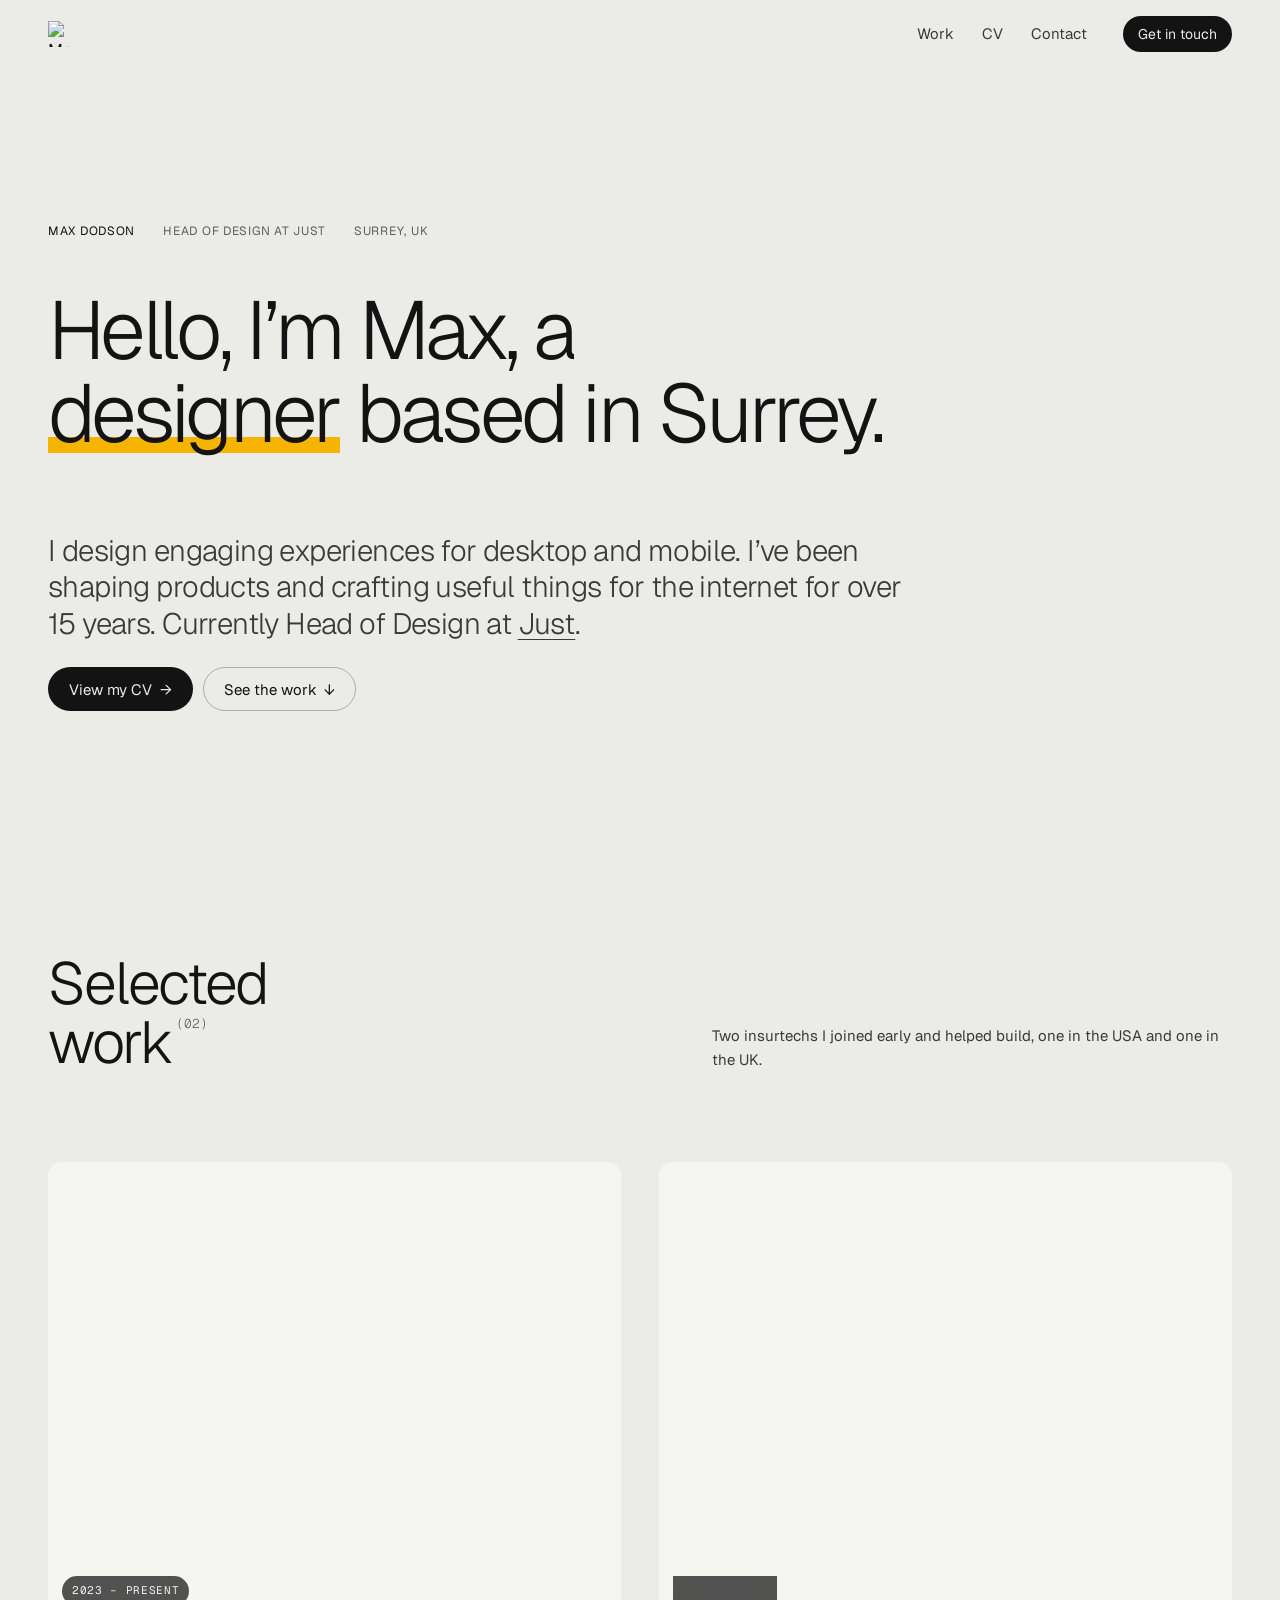
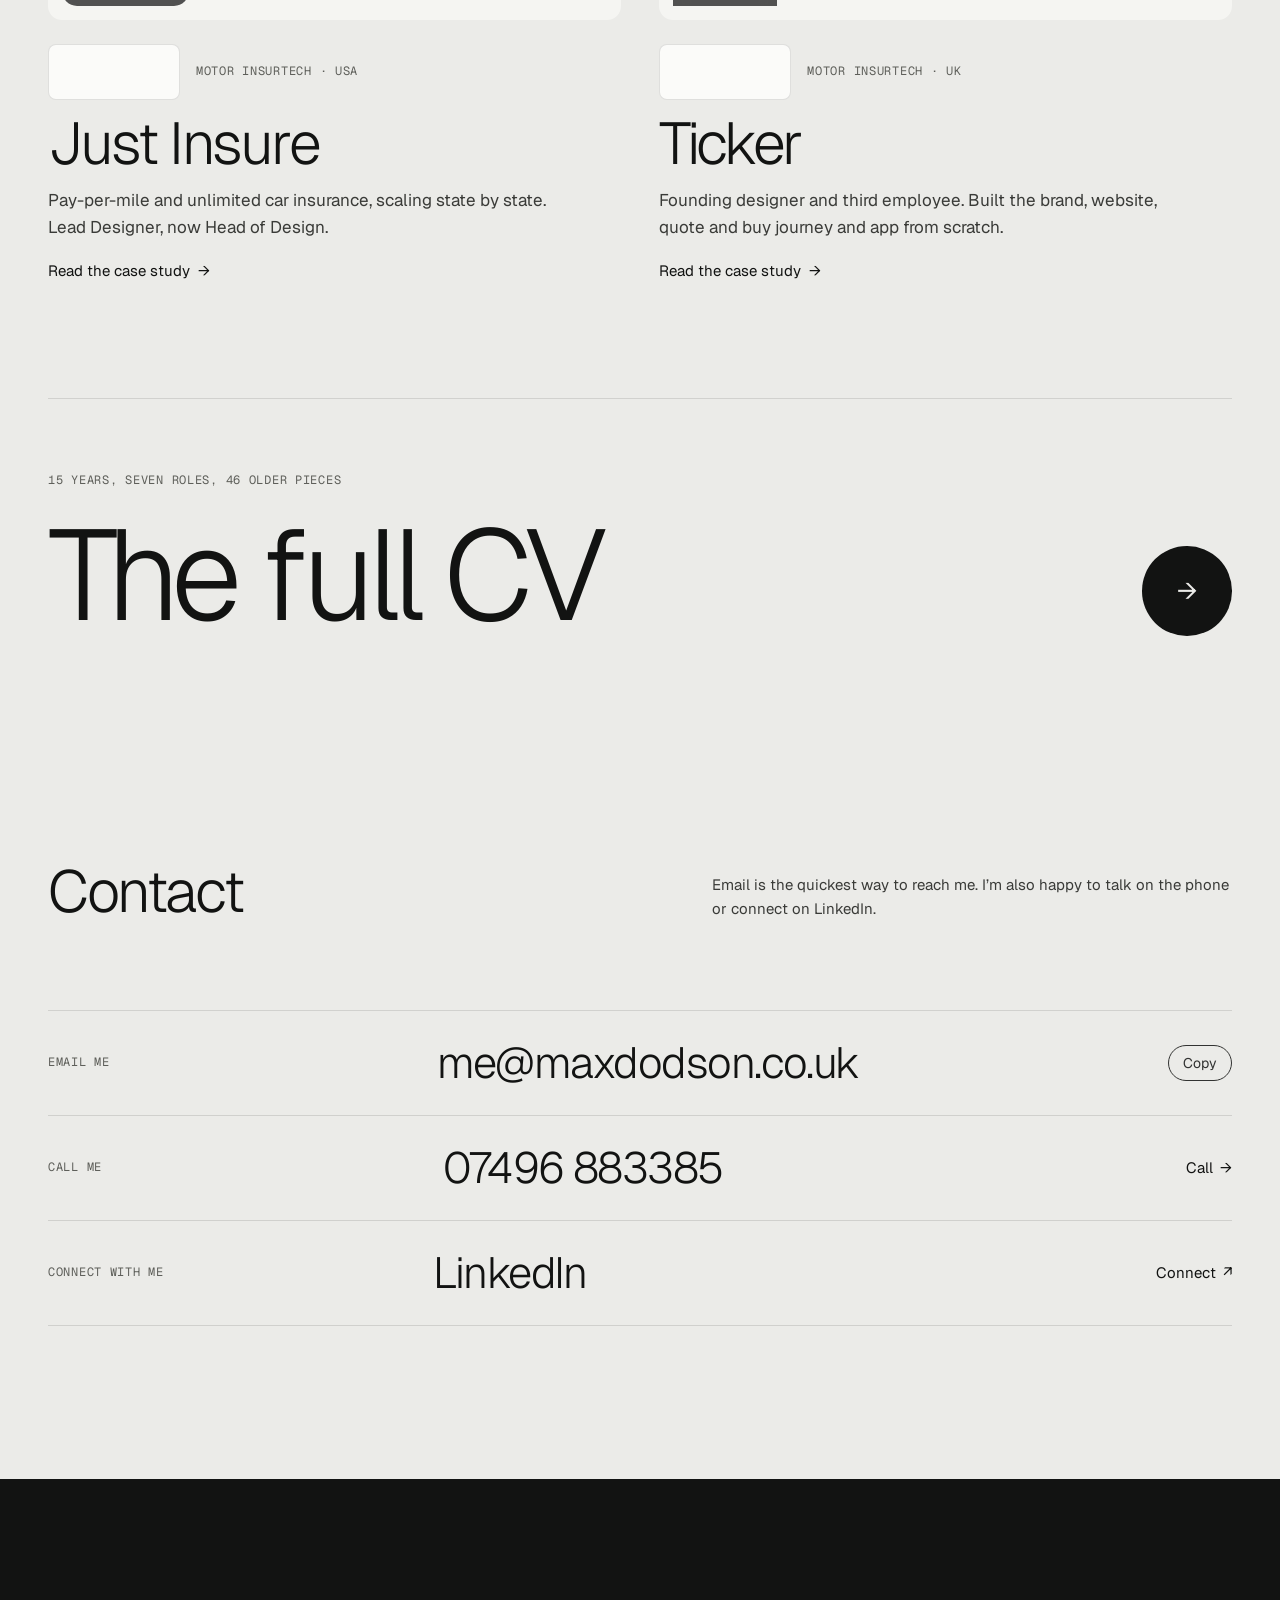
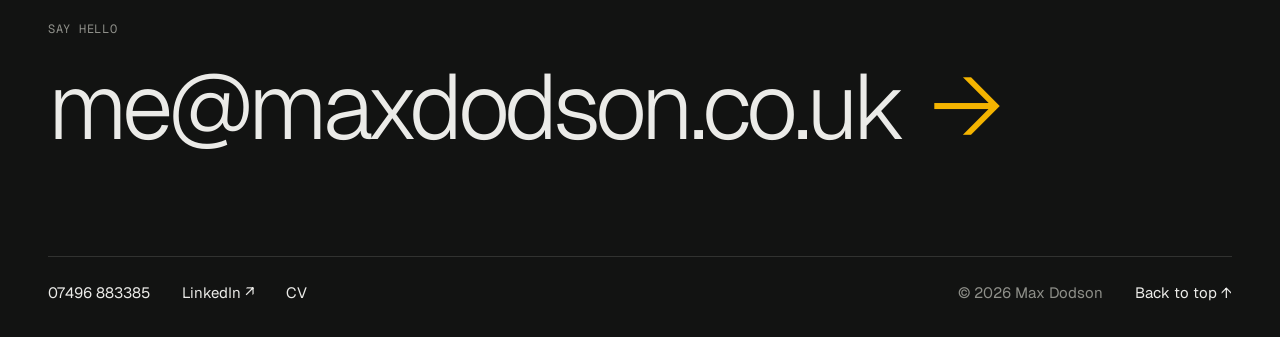
==== index.html @ 75be6410 "Add a new homepage and move the CV to /cv - New index.html homepage built from the live maxdodson.co" ====
<!doctype html>
<html lang="en-GB">
<head>
<meta charset="utf-8">
<meta name="viewport" content="width=device-width, initial-scale=1, viewport-fit=cover">
<title>Max Dodson — Designer in Surrey</title>
<meta name="description" content="Max Dodson is a designer based in Surrey with 15+ years shaping products for desktop and mobile. Currently Head of Design at Just Insure.">
<meta property="og:title" content="Max Dodson — Designer in Surrey">
<meta property="og:description" content="15+ years shaping products and crafting useful things for the internet. Currently Head of Design at Just Insure.">
<meta property="og:image" content="https://maxdodson.co.uk/wp-content/uploads/2025/08/pick-up.jpg">
<meta name="theme-color" content="#EBEBE8" media="(prefers-color-scheme: light)">
<meta name="theme-color" content="#10110F" media="(prefers-color-scheme: dark)">
<link rel="icon" href="https://maxdodson.co.uk/wp-content/uploads/2025/07/favicon_25-150x150.png">
<link rel="preconnect" href="https://fonts.googleapis.com">
<link rel="preconnect" href="https://fonts.gstatic.com" crossorigin>
<link rel="stylesheet" href="https://fonts.googleapis.com/css2?family=Geist:wght@300;400;500&family=Geist+Mono:wght@400;500&display=swap">
<link rel="stylesheet" href="assets/site.css">
</head>
<body>
<a class="skip" href="#main">Skip to content</a>

<header class="site-head" data-head>
  <div class="wrap head-inner">
    <a class="brand" href="#top" aria-label="Max Dodson, back to top">
      <img src="https://maxdodson.co.uk/wp-content/uploads/2021/11/max_black.png" alt="Max" width="43" height="26">
    </a>
    <nav class="head-nav" aria-label="Sections">
      <a href="#work">Work</a>
      <a href="cv/">CV</a>
      <a href="#contact">Contact</a>
    </nav>
    <a class="pill pill--ink pill--sm" href="#contact">Get in touch</a>
  </div>
</header>

<main id="main">

  <!-- Intro -->
  <section class="hero home-hero wrap" id="top">
    <p class="hero-meta fade-in" style="--d:.05s">
      <span>Max Dodson</span><span>Head of Design at Just</span><span>Surrey, UK</span>
    </p>
    <h1 class="hero-title" data-split>Hello, I’m Max, a <span class="hl">designer</span> based in Surrey.</h1>
    <div class="hero-foot fade-in" style="--d:.9s">
      <p class="hero-sub">I design engaging experiences for desktop and mobile. I’ve been shaping products and crafting useful things for the internet for over 15 years. Currently Head of Design at <a href="https://www.just.insure/" target="_blank" rel="noopener">Just</a>.</p>
      <div class="hero-actions">
        <a class="pill pill--ink" href="cv/">View my CV <span class="arrow" aria-hidden="true">→</span></a>
        <a class="pill pill--ghost" href="#work">See the work <span class="arrow" aria-hidden="true">↓</span></a>
      </div>
    </div>
  </section>

  <!-- Selected work -->
  <section class="section work-home wrap" id="work" aria-labelledby="work-title">
    <div class="sec-head">
      <h2 class="sec-title" id="work-title">Selected work<sup>(02)</sup></h2>
      <p class="sec-intro">Two insurtechs I joined early and helped build, one in the USA and one in the UK.</p>
    </div>

    <div class="cases">
      <a class="case" href="cv/just-case-study/" data-reveal>
        <span class="media" data-parallax>
          <img src="https://maxdodson.co.uk/wp-content/uploads/2025/08/pick-up.jpg" alt="" loading="lazy" width="1200" height="900">
          <span class="media-tag">2023 – present</span>
        </span>
        <span class="case-head">
          <span class="tl-logo"><img src="https://maxdodson.co.uk/wp-content/uploads/2023/10/Just-dark.png" alt="" width="231" height="93" loading="lazy"></span>
          <span class="label">Motor insurtech · USA</span>
        </span>
        <span class="case-title">Just Insure</span>
        <span class="case-sub">Pay-per-mile and unlimited car insurance, scaling state by state. Lead Designer, now Head of Design.</span>
        <span class="case-go">Read the case study <span class="arrow" aria-hidden="true">→</span></span>
      </a>

      <a class="case" href="cv/ticker-case-study/" data-reveal style="--rd:.12s">
        <span class="media" data-parallax>
          <img src="https://maxdodson.co.uk/wp-content/uploads/2022/06/holding-ticker-box.jpg" alt="" loading="lazy">
          <span class="media-tag">2018 – 2022</span>
        </span>
        <span class="case-head">
          <span class="tl-logo"><img src="https://maxdodson.co.uk/wp-content/uploads/2022/06/Small_ticker-300x83.png" alt="" width="300" height="83" loading="lazy"></span>
          <span class="label">Motor insurtech · UK</span>
        </span>
        <span class="case-title">Ticker</span>
        <span class="case-sub">Founding designer and third employee. Built the brand, website, quote and buy journey and app from scratch.</span>
        <span class="case-go">Read the case study <span class="arrow" aria-hidden="true">→</span></span>
      </a>
    </div>

    <a class="next next--cv" href="cv/">
      <span class="label">15 years, seven roles, 46 older pieces</span>
      <span class="next-title">The full CV</span>
      <span class="next-arrow" aria-hidden="true">→</span>
    </a>
  </section>

  <!-- Contact -->
  <section class="section wrap contact" id="contact" aria-labelledby="contact-title">
    <div class="sec-head">
      <h2 class="sec-title" id="contact-title">Contact</h2>
      <p class="sec-intro">Email is the quickest way to reach me. I’m also happy to talk on the phone or connect on LinkedIn.</p>
    </div>
    <ul class="contact-list" data-reveal>
      <li class="contact-row">
        <span class="label">Email me</span>
        <a class="contact-value" id="email-addr" href="mailto:me@maxdodson.co.uk">me@maxdodson.co.uk</a>
        <span class="contact-actions">
          <button class="copy-btn" type="button" data-copy="me@maxdodson.co.uk" data-copy-target="email-addr">Copy</button>
        </span>
      </li>
      <li class="contact-row">
        <span class="label">Call me</span>
        <a class="contact-value" href="tel:+447496883385">07496 883385</a>
        <span class="contact-actions"><span class="contact-go">Call <span aria-hidden="true">→</span></span></span>
      </li>
      <li class="contact-row">
        <span class="label">Connect with me</span>
        <a class="contact-value" href="https://www.linkedin.com/in/max-dodson-81049459/" target="_blank" rel="noopener">LinkedIn</a>
        <span class="contact-actions"><span class="contact-go">Connect <span aria-hidden="true">↗</span></span></span>
      </li>
    </ul>
  </section>

</main>

<footer class="site-foot" id="say-hello">
  <div class="wrap">
    <p class="label">Say hello</p>
    <a class="foot-mail" href="mailto:me@maxdodson.co.uk">me@maxdodson.co.uk <span class="arrow" aria-hidden="true">→</span></a>
    <div class="foot-row">
      <a href="tel:+447496883385">07496 883385</a>
      <a href="https://www.linkedin.com/in/max-dodson-81049459/" target="_blank" rel="noopener">LinkedIn ↗</a>
      <a href="cv/">CV</a>
      <span class="spacer">© <span data-year-now>2026</span> Max Dodson</span>
      <a href="#top">Back to top ↑</a>
    </div>
  </div>
</footer>

<script src="assets/site.js"></script>
</body>
</html>
---- assets/site.css ----
/* ==========================================================================
   Max Dodson — site
   Tokens · base · components · pages
   ========================================================================== */

:root {
  --ground: #EBEBE8;
  --surface: #F5F5F2;
  --plate: #FBFBF9;
  --ink: #121312;
  --ink-2: #3A3B38;
  --muted: #5E5F5A;
  --faint: #83847E;
  --line: rgba(18, 19, 18, 0.12);
  --line-strong: rgba(18, 19, 18, 0.28);
  --accent: #F4B400;
  --accent-ink: #121312;
  --foot-bg: #121312;
  --foot-ink: #EBEBE8;
  --foot-muted: #8E8F89;
  --shadow: 0 1px 2px rgba(18, 19, 18, .06), 0 12px 40px -12px rgba(18, 19, 18, .18);
  --logo-filter: none;
  --focus: #121312;

  --f-display: "Geist", "Helvetica Neue", Helvetica, Arial, sans-serif;
  --f-body: "Geist", "Helvetica Neue", Helvetica, Arial, sans-serif;
  --f-mono: "Geist Mono", ui-monospace, "SF Mono", Menlo, Consolas, monospace;

  --fs-hero: clamp(2.5rem, 6.4vw, 6.25rem);
  --fs-h2: clamp(2.25rem, 4.6vw, 4.25rem);
  --fs-h3: clamp(1.5rem, 2.2vw, 2rem);
  --fs-lead: clamp(1.375rem, 2.3vw, 2rem);
  --fs-body: 1.0625rem;
  --fs-small: 0.9375rem;
  --fs-label: 0.75rem;

  --gutter: clamp(16px, 4vw, 48px);
  --radius: 14px;
  --radius-sm: 8px;
  --ease-out: cubic-bezier(.16, 1, .3, 1);
  --ease-io: cubic-bezier(.65, 0, .35, 1);

  color-scheme: light;
}

@media (prefers-color-scheme: dark) {
  :root:not([data-theme="light"]) {
    --ground: #10110F;
    --surface: #181916;
    --plate: #ECECE7;
    --ink: #ECECE7;
    --ink-2: #C9CAC4;
    --muted: #93948E;
    --faint: #6E6F69;
    --line: rgba(236, 236, 231, 0.13);
    --line-strong: rgba(236, 236, 231, 0.3);
    --accent: #F6C23A;
    --accent-ink: #121312;
    --foot-bg: #1A1B18;
    --foot-ink: #ECECE7;
    --foot-muted: #8E8F89;
    --shadow: 0 1px 2px rgba(0, 0, 0, .3), 0 12px 40px -12px rgba(0, 0, 0, .6);
    --logo-filter: invert(1);
    --focus: #F6C23A;
    color-scheme: dark;
  }
}
:root[data-theme="dark"] {
  --ground: #10110F;
  --surface: #181916;
  --plate: #ECECE7;
  --ink: #ECECE7;
  --ink-2: #C9CAC4;
  --muted: #93948E;
  --faint: #6E6F69;
  --line: rgba(236, 236, 231, 0.13);
  --line-strong: rgba(236, 236, 231, 0.3);
  --accent: #F6C23A;
  --accent-ink: #121312;
  --foot-bg: #1A1B18;
  --foot-ink: #ECECE7;
  --foot-muted: #8E8F89;
  --shadow: 0 1px 2px rgba(0, 0, 0, .3), 0 12px 40px -12px rgba(0, 0, 0, .6);
  --logo-filter: invert(1);
  --focus: #F6C23A;
  color-scheme: dark;
}

/* ---------- Base ---------- */
*, *::before, *::after { box-sizing: border-box; }
html { -webkit-text-size-adjust: 100%; scroll-behavior: smooth; }
body {
  margin: 0;
  background: var(--ground);
  color: var(--ink);
  font-family: var(--f-body);
  font-size: var(--fs-body);
  line-height: 1.6;
  font-weight: 400;
  -webkit-font-smoothing: antialiased;
  text-rendering: optimizeLegibility;
  overflow-x: clip;
}
img, video { display: block; max-width: 100%; height: auto; }
a { color: inherit; }
p { margin: 0; }
h1, h2, h3, h4 { margin: 0; font-weight: 400; text-wrap: balance; }
ul, ol, dl, dd, figure { margin: 0; padding: 0; }
ul, ol { list-style: none; }
button { font: inherit; color: inherit; cursor: pointer; }
::selection { background: var(--accent); color: var(--accent-ink); }
:focus-visible { outline: 2px solid var(--focus); outline-offset: 3px; border-radius: 4px; }
/* Dark surfaces get a ring that shows against them */
.site-foot :focus-visible { outline-color: var(--accent); }
.lightbox :focus-visible { outline-color: #F2F2EE; }
.contact-row :focus-visible { outline-color: var(--ground); outline-offset: 6px; }

.wrap { width: 100%; max-width: 1360px; margin-inline: auto; padding-inline: var(--gutter); }
.section { padding-block: clamp(88px, 12vw, 168px); }
.mono, .label { font-family: var(--f-mono); }
.label {
  font-size: var(--fs-label);
  letter-spacing: .06em;
  text-transform: uppercase;
  color: var(--muted);
  font-weight: 400;
}
.sr-only {
  position: absolute; width: 1px; height: 1px; padding: 0; margin: -1px;
  overflow: hidden; clip: rect(0 0 0 0); white-space: nowrap; border: 0;
}
.skip {
  position: absolute; left: var(--gutter); top: -60px; z-index: 100;
  background: var(--ink); color: var(--ground); padding: 10px 16px; border-radius: 99px;
  text-decoration: none; font-size: var(--fs-small);
}
.skip:focus { top: calc(env(safe-area-inset-top, 0px) + 12px); }

/* ---------- Pills / buttons ---------- */
.pill {
  display: inline-flex; align-items: center; gap: .5em;
  min-height: 44px; padding: 0 20px;
  border-radius: 999px;
  font-size: var(--fs-small);
  line-height: 1;
  text-decoration: none;
  white-space: nowrap;
  border: 1px solid transparent;
  background: none;
  transition: background-color .3s var(--ease-out), color .3s var(--ease-out), border-color .3s var(--ease-out), transform .3s var(--ease-out);
}
.pill .arrow { display: inline-block; transition: transform .35s var(--ease-out); }
.pill:hover .arrow { transform: translateX(3px); }
.pill:hover .arrow--ne { transform: translate(2px, -2px); }
.pill--ink { background: var(--ink); color: var(--ground); }
.pill--ink:hover { background: var(--accent); color: var(--accent-ink); }
.pill--ghost { border-color: var(--line-strong); color: var(--ink); }
.pill--ghost:hover { border-color: var(--ink); }
.pill--sm { min-height: 36px; padding: 0 14px; font-size: .875rem; }

/* ---------- Header ---------- */
.site-head {
  position: fixed; inset: 0 0 auto 0; z-index: 50;
  padding-top: env(safe-area-inset-top, 0px);
  transition: transform .5s var(--ease-out), background-color .3s, border-color .3s;
  border-bottom: 1px solid transparent;
}
.site-head.is-scrolled {
  background: color-mix(in srgb, var(--ground) 82%, transparent);
  -webkit-backdrop-filter: saturate(1.4) blur(14px);
  backdrop-filter: saturate(1.4) blur(14px);
  border-bottom-color: var(--line);
}
.site-head.is-hidden { transform: translateY(-100%); }
.head-inner { display: flex; align-items: center; gap: 24px; height: 68px; }
.brand { display: inline-flex; align-items: center; text-decoration: none; margin-right: auto; }
.brand img { height: 26px; width: auto; filter: var(--logo-filter); }
.head-nav { display: flex; gap: 4px; }
.head-nav a {
  position: relative;
  padding: 10px 12px; font-size: var(--fs-small); text-decoration: none; color: var(--ink-2);
}
.head-nav a::after {
  content: ""; position: absolute; left: 12px; right: 12px; bottom: 6px; height: 1px;
  background: currentColor; transform: scaleX(0); transform-origin: right;
  transition: transform .4s var(--ease-out);
}
.head-nav a:hover { color: var(--ink); }
.head-nav a:hover::after, .head-nav a[aria-current="true"]::after { transform: scaleX(1); transform-origin: left; }
.head-back { font-size: var(--fs-small); color: var(--ink-2); text-decoration: none; display: inline-flex; gap: .5em; align-items: center; }
.head-back:hover { color: var(--ink); }
@media (max-width: 760px) {
  .head-nav { display: none; }
}

/* ---------- Word rise (page load) ---------- */
[data-split] .w { display: inline-block; overflow: clip; vertical-align: top; padding-bottom: .06em; margin-bottom: -.06em; }
[data-split] .w > span { display: inline-block; transform: translateY(108%); animation: rise 1s var(--ease-out) forwards; animation-delay: calc(var(--i) * 38ms + 120ms); }
@keyframes rise { to { transform: translateY(0); } }
.fade-in { animation: fadeIn 1s var(--ease-out) both; animation-delay: var(--d, .6s); }
@keyframes fadeIn { from { opacity: 0; transform: translateY(12px); } to { opacity: 1; transform: none; } }

/* ---------- Scroll reveal ---------- */
[data-reveal] { transition: opacity 1s var(--ease-out), transform 1s var(--ease-out); transition-delay: var(--rd, 0s); }
[data-reveal].is-pending { opacity: 0; transform: translateY(28px); }

/* ---------- Scroll-lit words ---------- */
[data-scrub] .sw { transition: color .35s linear; color: var(--faint); }
[data-scrub] .sw.is-lit { color: var(--ink); }

/* ---------- Odometer ---------- */
.odo { display: inline-flex; font-variant-numeric: tabular-nums; }
.odo-d { display: inline-block; height: 1.1em; line-height: 1.1; overflow: hidden; }
.odo-s { display: flex; flex-direction: column; transition: transform 2s var(--ease-out); transition-delay: var(--od, 0s); }
.odo-s > span { display: block; height: 1.1em; line-height: 1.1; text-align: center; }
.odo-c { display: inline-block; line-height: 1.1; }

/* ---------- Section head ---------- */
.sec-head {
  display: grid; grid-template-columns: minmax(0, 1fr) minmax(0, 2fr); gap: 24px 48px;
  align-items: end;
  margin-bottom: clamp(48px, 7vw, 96px);
}
.sec-title { font-family: var(--f-display); font-size: var(--fs-h2); font-weight: 300; letter-spacing: -.035em; line-height: 1; }
.sec-title sup { font-family: var(--f-mono); font-size: .8rem; letter-spacing: 0; color: var(--muted); vertical-align: top; margin-left: .35em; position: relative; top: .35em; }
.sec-intro { color: var(--ink-2); max-width: 52ch; justify-self: end; font-size: var(--fs-small); }
@media (max-width: 760px) {
  .sec-head { grid-template-columns: 1fr; }
  .sec-intro { justify-self: start; }
}

/* ==========================================================================
   CV page
   ========================================================================== */

/* ---------- Hero ---------- */
.hero { padding-top: calc(68px + clamp(56px, 12vw, 168px)); padding-bottom: clamp(48px, 7vw, 96px); }
.hero-meta { display: flex; flex-wrap: wrap; gap: 8px 28px; margin-bottom: clamp(28px, 4vw, 48px); }
.hero-meta span { font-size: var(--fs-label); letter-spacing: .06em; text-transform: uppercase; color: var(--muted); }
.hero-meta span:first-child { color: var(--ink); }
.hero-title {
  font-family: var(--f-display);
  font-size: var(--fs-hero);
  font-weight: 300;
  letter-spacing: -.045em;
  line-height: 1.02;
  max-width: 15.5em;
}
.hero-title .muted { color: var(--faint); }
.cs-title .muted { color: var(--muted); }
.hero-foot {
  display: flex; flex-wrap: wrap; justify-content: space-between; align-items: end; gap: 24px;
  margin-top: clamp(40px, 6vw, 80px);
}
.hero-sub { font-size: var(--fs-lead); font-weight: 300; letter-spacing: -.02em; line-height: 1.25; max-width: 22em; color: var(--ink-2); }
.scroll-cue { font-family: var(--f-mono); font-size: var(--fs-label); text-transform: uppercase; letter-spacing: .06em; text-decoration: none; color: var(--muted); display: inline-flex; gap: .6em; align-items: center; }
.scroll-cue span { display: inline-block; animation: bob 2.4s var(--ease-io) infinite; }
@keyframes bob { 50% { transform: translateY(4px); } }

/* ---------- Facts ---------- */
.facts-grid {
  display: grid; grid-template-columns: repeat(4, minmax(0, 1fr));
  border-top: 1px solid var(--line);
}
.fact { display: flex; flex-direction: column; gap: 10px; padding: 24px 24px 0 0; }
.fact + .fact { padding-left: 24px; border-left: 1px solid var(--line); }
.fact dd { order: -1; font-family: var(--f-display); font-weight: 300; font-size: clamp(2.5rem, 5vw, 4.5rem); letter-spacing: -.04em; line-height: 1.1; display: flex; align-items: baseline; }
.fact dd .unit { color: var(--muted); font-size: .6em; margin-left: .05em; }
.fact dt { font-size: var(--fs-small); color: var(--ink-2); max-width: 20ch; line-height: 1.4; }
@media (max-width: 900px) {
  .facts-grid { grid-template-columns: repeat(2, minmax(0, 1fr)); }
  .fact:nth-child(3) { padding-left: 0; border-left: 0; }
  .fact:nth-child(n+3) { border-top: 1px solid var(--line); margin-top: 24px; }
}

/* ---------- Brief ---------- */
.split { display: grid; grid-template-columns: minmax(0, 1fr) minmax(0, 2fr); gap: 24px 48px; }
.brief-body { display: grid; gap: 28px; }
.lead { font-family: var(--f-display); font-size: var(--fs-lead); font-weight: 300; letter-spacing: -.025em; line-height: 1.3; }
.brief-cols { columns: 2; column-gap: 40px; color: var(--ink-2); margin-top: 20px; }
.brief-cols p { max-width: 62ch; break-inside: avoid; margin-bottom: 28px; }
.brief-cols p:last-child { margin-bottom: 0; }
@media (max-width: 760px) {
  .split { grid-template-columns: 1fr; }
  .brief-cols { columns: 1; }
}

/* ---------- Contact ---------- */
.contact { padding-top: 0; }
.contact-list { border-top: 1px solid var(--line); }
.contact-row {
  position: relative; isolation: isolate;
  display: grid; grid-template-columns: minmax(0, 1fr) minmax(0, 2fr) auto; gap: 16px 48px; align-items: center;
  padding: clamp(18px, 2.4vw, 28px) 0;
  border-bottom: 1px solid var(--line);
  overflow: hidden;
}
.contact-row::before {
  content: ""; position: absolute; inset: 0 calc(var(--gutter) * -1); z-index: -1;
  background: var(--ink);
  transform: scaleY(0); transform-origin: bottom;
  transition: transform .55s var(--ease-out);
}
.contact-row:hover::before, .contact-row:focus-within::before { transform: scaleY(1); }
.contact-row:hover, .contact-row:focus-within { color: var(--ground); }
.contact-row:hover .label, .contact-row:focus-within .label { color: var(--faint); }
.contact-row .label { transition: color .3s; }
.contact-value {
  font-family: var(--f-display); font-weight: 300; font-size: clamp(1.5rem, 3.4vw, 3rem); letter-spacing: -.035em; line-height: 1.1;
  text-decoration: none; overflow-wrap: anywhere;
}
.contact-value::after { content: ""; position: absolute; inset: 0; z-index: 0; }
.contact-actions { position: relative; z-index: 1; display: flex; gap: 8px; align-items: center; font-size: var(--fs-small); }
.contact-go { display: inline-flex; gap: .5em; align-items: center; transition: transform .45s var(--ease-out); }
.contact-row:hover .contact-go { transform: translateX(-6px); }
.copy-btn {
  min-height: 36px; padding: 0 14px; border-radius: 999px; border: 1px solid currentColor; background: none;
  font-size: .875rem; opacity: .85;
}
.copy-btn:hover { opacity: 1; }
@media (max-width: 760px) {
  .contact-row { grid-template-columns: 1fr auto; }
  .contact-row .label { grid-column: 1 / -1; }
}

/* ---------- Ribbon (disciplines marquee) ---------- */
.ribbon { border-block: 1px solid var(--line); overflow: hidden; padding-block: 18px; }
.ribbon-track { display: flex; width: max-content; animation: marquee 48s linear infinite; }
.ribbon:hover .ribbon-track { animation-play-state: paused; }
.ribbon-set { display: flex; align-items: center; }
.ribbon-set span { font-family: var(--f-display); font-weight: 300; font-size: clamp(1.25rem, 2.2vw, 1.75rem); letter-spacing: -.02em; white-space: nowrap; padding-inline: 22px; }
.ribbon-set i { width: 7px; height: 7px; border-radius: 50%; background: var(--accent); flex: none; }
@keyframes marquee { to { transform: translateX(-50%); } }

/* ---------- Timeline ---------- */
.tl { display: grid; grid-template-columns: 220px minmax(0, 1fr); gap: 0 32px; }
.tl-side { position: relative; }
.tl-sticky { position: sticky; top: calc(env(safe-area-inset-top, 0px) + 120px); display: grid; gap: 10px; }
.tl-year { font-family: var(--f-display); font-weight: 300; font-size: clamp(3.5rem, 6vw, 5.5rem); letter-spacing: -.05em; line-height: 1.1; }
.tl-now { font-size: var(--fs-label); letter-spacing: .06em; text-transform: uppercase; color: var(--muted); transition: opacity .3s; }
.tl-now.is-swapping { opacity: 0; }
.tl-track { position: relative; padding-left: 56px; }
.tl-list { display: grid; gap: clamp(72px, 9vw, 128px); }
.tl-track::before, .tl-fill {
  content: ""; position: absolute; left: 11px; top: 8px; bottom: 0; width: 1px; background: var(--line-strong);
}
.tl-fill { background: var(--accent); width: 3px; left: 10px; transform-origin: top; transform: scaleY(var(--p, 0)); border-radius: 3px; }
.tl-item { position: relative; }
.tl-node {
  position: absolute; left: -56px; top: 4px;
  width: 23px; height: 23px; border-radius: 50%;
  background: var(--ground); border: 1px solid var(--line-strong);
  display: grid; place-items: center;
  transition: border-color .4s;
}
.tl-node::after { content: ""; width: 9px; height: 9px; border-radius: 50%; background: var(--line-strong); transition: background-color .4s, transform .5s var(--ease-out); }
.tl-item.is-passed .tl-node { border-color: var(--accent); }
.tl-item.is-passed .tl-node::after { background: var(--accent); transform: scale(1.25); }

.tl-item--feature { display: grid; grid-template-columns: minmax(0, 1.05fr) minmax(0, 1fr); gap: 32px clamp(32px, 4vw, 64px); align-items: start; }
.tl-text { display: grid; gap: 14px; align-content: start; }
.tl-logo {
  width: 132px; height: 56px; border-radius: var(--radius-sm); background: var(--plate);
  display: grid; place-items: center; padding: 10px 16px; margin-bottom: 6px;
  border: 1px solid var(--line);
}
.tl-logo img { max-height: 32px; width: auto; max-width: 100%; object-fit: contain; }
.tl-date { font-family: var(--f-mono); font-size: .8125rem; color: var(--muted); letter-spacing: .02em; }
.tl-date b { font-weight: 400; color: var(--ink); }
.tl-badge {
  display: inline-block; margin-left: 6px; padding: 3px 9px; border-radius: 999px;
  background: var(--accent); color: var(--accent-ink);
  font-size: .6875rem; letter-spacing: .06em; text-transform: uppercase; vertical-align: 1px;
}
.tl-role { font-family: var(--f-display); font-size: var(--fs-h3); font-weight: 400; letter-spacing: -.025em; line-height: 1.15; }
.tl-role .tl-co { color: var(--muted); font-weight: 300; }
.tl-kind { font-size: var(--fs-small); color: var(--ink-2); }
.tl-desc { color: var(--ink-2); max-width: 62ch; display: grid; gap: 14px; }
.tl-more summary {
  cursor: pointer; list-style: none; font-size: var(--fs-small); color: var(--ink); display: inline-flex; gap: .5em; align-items: center;
  padding-block: 8px;
}
.tl-more summary::-webkit-details-marker { display: none; }
.tl-more summary::after { content: "+"; font-family: var(--f-mono); transition: transform .3s var(--ease-out); }
.tl-more[open] summary::after { transform: rotate(45deg); }
.tl-more summary .less { display: none; }
.tl-more[open] summary .more { display: none; }
.tl-more[open] summary .less { display: inline; }
.tl-more > div { display: grid; gap: 14px; padding-top: 8px; }
.tl-award {
  display: inline-flex; align-items: center; gap: 10px; justify-self: start;
  font-size: .875rem; text-decoration: none; color: var(--ink-2);
  padding: 8px 14px 8px 8px; border-radius: 999px; background: var(--surface); border: 1px solid var(--line);
}
.tl-award b { font-family: var(--f-mono); font-weight: 500; font-size: .6875rem; letter-spacing: .06em; background: var(--ink); color: var(--ground); padding: 4px 8px; border-radius: 999px; }
.tl-award:hover { border-color: var(--line-strong); color: var(--ink); }
.tl-actions { display: flex; flex-wrap: wrap; gap: 10px; margin-top: 10px; }

.media {
  position: relative; overflow: hidden; border-radius: var(--radius); background: var(--surface);
  aspect-ratio: 4 / 3.2; max-width: 100%;
}
.media > img, .media > video { width: 100%; height: 100%; object-fit: cover; transform: translateY(var(--py, 0)) scale(1.1); will-change: transform; }
.media--wide { grid-column: 1 / -1; aspect-ratio: 2.6 / 1; }
.media--wide > img { object-fit: cover; object-position: left center; transform: none; }
.media-tag {
  position: absolute; left: 14px; bottom: 14px; z-index: 1;
  font-family: var(--f-mono); font-size: .6875rem; letter-spacing: .06em; text-transform: uppercase;
  background: rgba(18, 19, 18, .72); color: #F2F2EE; padding: 6px 10px; border-radius: 999px;
  -webkit-backdrop-filter: blur(8px); backdrop-filter: blur(8px);
}
a.media { display: block; }
a.media:hover > img { transform: translateY(var(--py, 0)) scale(1.14); }
a.media > img { transition: transform 1.2s var(--ease-out); }

@media (max-width: 1000px) {
  .tl { grid-template-columns: 1fr; }
  .tl-side { display: none; }
  .tl-item--feature { grid-template-columns: 1fr; }
  .media--wide { aspect-ratio: 16 / 9; }
}
@media (max-width: 560px) {
  .tl-track { padding-left: 40px; }
  .tl-node { left: -40px; }
}

/* ---------- Tools ---------- */
.tools-grid { display: grid; grid-template-columns: minmax(0, 1fr) minmax(0, 1fr); gap: 56px clamp(40px, 6vw, 96px); }
.tools-grid > div { display: grid; gap: 20px; align-content: start; }
.tool-list { border-top: 1px solid var(--line); }
.tool-list li {
  display: flex; justify-content: space-between; align-items: baseline; gap: 16px;
  padding-block: 14px; border-bottom: 1px solid var(--line);
  font-family: var(--f-display); font-weight: 300; font-size: clamp(1.5rem, 2.6vw, 2.25rem); letter-spacing: -.03em; line-height: 1.15;
  transition: padding .45s var(--ease-out), color .3s;
}
.tool-list li:hover { padding-left: 12px; }
.tool-list li small { font-family: var(--f-mono); font-size: .75rem; letter-spacing: .02em; color: var(--muted); font-weight: 400; }
.kv { border-top: 1px solid var(--line); }
.kv > div { display: grid; grid-template-columns: minmax(0, .8fr) 24px minmax(0, 1.4fr); gap: 12px; padding-block: 18px; border-bottom: 1px solid var(--line); align-items: baseline; }
.kv dt { font-family: var(--f-display); font-size: 1.25rem; letter-spacing: -.02em; }
.kv .corner { color: var(--faint); font-family: var(--f-mono); }
.kv dd { color: var(--ink-2); font-size: var(--fs-small); }
@media (max-width: 760px) {
  .tools-grid { grid-template-columns: 1fr; }
}

/* ---------- Gallery ---------- */
.filters { display: flex; flex-wrap: wrap; gap: 8px; margin-bottom: 32px; }
.chip {
  min-height: 40px; padding: 0 16px; border-radius: 999px; border: 1px solid var(--line-strong); background: none;
  font-size: .875rem; display: inline-flex; align-items: center; gap: 8px;
  transition: background-color .3s, color .3s, border-color .3s;
}
.chip sup { font-family: var(--f-mono); font-size: .6875rem; color: var(--muted); top: 0; }
.chip:hover { border-color: var(--ink); }
.chip[aria-pressed="true"] { background: var(--ink); color: var(--ground); border-color: var(--ink); }
.chip[aria-pressed="true"] sup { color: var(--faint); }
.grid { display: grid; grid-template-columns: repeat(4, minmax(0, 1fr)); gap: 14px; }
@media (max-width: 1000px) { .grid { grid-template-columns: repeat(3, minmax(0, 1fr)); } }
@media (max-width: 640px) { .grid { grid-template-columns: repeat(2, minmax(0, 1fr)); gap: 10px; } }
.tile {
  position: relative; display: block; width: 100%; padding: 0; border: 0; background: var(--surface);
  border-radius: var(--radius-sm); overflow: hidden; aspect-ratio: 400 / 284; text-align: left;
}
.tile img { width: 100%; height: 100%; object-fit: cover; transition: transform .9s var(--ease-out), filter .5s; }
.tile:hover img { transform: scale(1.06); }
.tile-cap {
  position: absolute; inset: auto 0 0 0; padding: 28px 12px 10px;
  background: linear-gradient(to top, rgba(18, 19, 18, .75), transparent);
  color: #F2F2EE; font-size: .8125rem; line-height: 1.3;
  transform: translateY(100%); transition: transform .5s var(--ease-out);
}
.tile-cap small { display: block; font-family: var(--f-mono); font-size: .6875rem; letter-spacing: .05em; text-transform: uppercase; opacity: .75; }
.tile:hover .tile-cap, .tile:focus-visible .tile-cap { transform: none; }
.tile.is-entering { animation: tileIn .7s var(--ease-out) both; animation-delay: var(--td, 0s); }
@keyframes tileIn { from { opacity: 0; transform: translateY(16px) scale(.98); } }
.grid-more { display: flex; justify-content: center; margin-top: 36px; }
@media (hover: none) {
  .tile-cap { display: none; }
}

/* ---------- Lightbox ---------- */
.lightbox {
  width: 100%; height: 100%; max-width: none; max-height: none; margin: 0; padding: 0; border: 0;
  background: rgba(10, 10, 9, .94); color: #F2F2EE;
}
.lightbox[open] { display: grid; grid-template-rows: auto minmax(0, 1fr) auto; animation: lbIn .4s var(--ease-out); }
.lightbox::backdrop { background: transparent; }
@keyframes lbIn { from { opacity: 0; } }
.lb-bar { display: flex; justify-content: space-between; align-items: center; gap: 16px; padding: calc(env(safe-area-inset-top, 0px) + 14px) var(--gutter) 14px; }
.lb-count { font-family: var(--f-mono); font-size: .8125rem; letter-spacing: .04em; opacity: .7; }
.lb-stage { display: grid; place-items: center; padding: 8px var(--gutter); min-height: 0; }
.lb-stage img { max-width: 100%; max-height: 100%; object-fit: contain; border-radius: 6px; animation: lbImg .5s var(--ease-out); }
@keyframes lbImg { from { opacity: 0; transform: scale(.98); } }
.lb-foot { display: flex; justify-content: space-between; align-items: center; gap: 16px; padding: 14px var(--gutter) calc(env(safe-area-inset-bottom, 0px) + 18px); }
.lb-cap { font-size: var(--fs-small); }
.lb-cap small { display: block; font-family: var(--f-mono); font-size: .6875rem; letter-spacing: .05em; text-transform: uppercase; opacity: .6; }
.lb-btn { min-width: 44px; min-height: 44px; border-radius: 999px; border: 1px solid rgba(242, 242, 238, .3); background: none; color: inherit; padding: 0 16px; font-size: .875rem; }
.lb-btn:hover { border-color: #F2F2EE; }
.lb-nav { display: flex; gap: 8px; }

/* ---------- Film ---------- */
.film-grid { display: grid; grid-template-columns: repeat(2, minmax(0, 1fr)); gap: 20px; }
.film-grid .film--lead { grid-column: 1 / -1; }
.film { display: grid; gap: 14px; }
.film-frame {
  position: relative; overflow: hidden; border-radius: var(--radius); background: #0d0d0c; aspect-ratio: 16 / 9; max-width: 100%;
}
.film-frame video, .film-frame img, .film-frame iframe { position: absolute; inset: 0; width: 100%; height: 100%; object-fit: cover; border: 0; }
.film-frame img { transition: transform 1.2s var(--ease-out), opacity .4s; }
.film-play {
  position: absolute; inset: 0; z-index: 2; width: 100%; border: 0; padding: 0; background: transparent;
  display: grid; place-items: center; color: #121312;
}
.film-play span {
  display: inline-flex; align-items: center; gap: 10px;
  min-height: 52px; padding: 0 22px 0 18px; border-radius: 999px;
  background: rgba(245, 245, 242, .92); font-size: .9375rem;
  -webkit-backdrop-filter: blur(10px); backdrop-filter: blur(10px);
  transition: transform .5s var(--ease-out), background-color .3s;
}
.film-play svg { width: 14px; height: 14px; }
.film-play:hover span { transform: scale(1.06); background: var(--accent); }
.film-frame:hover img { transform: scale(1.04); }
.film-cap { display: flex; justify-content: space-between; gap: 16px; align-items: baseline; }
.film-cap h3 { font-family: var(--f-display); font-size: 1.25rem; letter-spacing: -.02em; font-weight: 400; }
.film-cap p { font-family: var(--f-mono); font-size: .75rem; color: var(--muted); letter-spacing: .03em; white-space: nowrap; }
@media (max-width: 760px) {
  .film-grid { grid-template-columns: 1fr; }
  .film-cap { flex-direction: column; gap: 4px; }
}

/* ---------- Footer ---------- */
.site-foot { background: var(--foot-bg); color: var(--foot-ink); padding-block: clamp(80px, 11vw, 150px) calc(env(safe-area-inset-bottom, 0px) + 32px); }
.site-foot .label { color: var(--foot-muted); }
.foot-mail {
  display: inline-flex; align-items: center; gap: .3em; flex-wrap: wrap;
  margin-top: 20px;
  font-family: var(--f-display); font-weight: 300; font-size: clamp(2.1rem, 7.2vw, 7rem); letter-spacing: -.05em; line-height: 1.02;
  text-decoration: none; overflow-wrap: anywhere;
  background: linear-gradient(currentColor, currentColor) no-repeat 0 100% / 0 2px;
  transition: background-size .7s var(--ease-out);
}
.foot-mail:hover { background-size: 100% 2px; }
.foot-mail .arrow { display: inline-block; color: var(--accent); transition: transform .6s var(--ease-out); }
.foot-mail:hover .arrow { transform: translateX(.12em) rotate(-45deg); }
.foot-row {
  display: flex; flex-wrap: wrap; gap: 12px 32px; align-items: center;
  margin-top: clamp(56px, 8vw, 112px); padding-top: 24px; border-top: 1px solid rgba(236, 236, 231, .14);
  font-size: var(--fs-small); color: var(--foot-muted);
}
.foot-row a { text-decoration: none; color: var(--foot-ink); }
.foot-row a:hover { text-decoration: underline; text-underline-offset: 4px; }
.foot-row .spacer { margin-left: auto; }
@media (max-width: 560px) { .foot-row .spacer { margin-left: 0; } }

/* ==========================================================================
   Case study pages
   ========================================================================== */
.cs-hero { padding-top: calc(68px + clamp(48px, 9vw, 128px)); padding-bottom: clamp(40px, 6vw, 72px); }
.cs-eyebrow { display: flex; align-items: center; gap: 16px; flex-wrap: wrap; margin-bottom: clamp(28px, 4vw, 44px); }
.cs-eyebrow .tl-logo { margin: 0; }
.cs-title {
  font-family: var(--f-display); font-size: clamp(2rem, 4.4vw, 4.25rem); font-weight: 300; letter-spacing: -.04em; line-height: 1.08;
  max-width: 21em;
}
.chips { display: flex; flex-wrap: wrap; gap: 8px; margin-top: clamp(28px, 4vw, 44px); }
.chips li { font-size: .8125rem; padding: 7px 13px; border-radius: 999px; border: 1px solid var(--line-strong); color: var(--ink-2); }

.cs-meta { display: grid; grid-template-columns: minmax(0, 1fr) minmax(0, 1fr); gap: 0 clamp(32px, 5vw, 80px); border-top: 1px solid var(--line); }
.cs-meta > div { display: grid; grid-template-columns: 110px 20px minmax(0, 1fr); gap: 8px; padding-block: 16px; border-bottom: 1px solid var(--line); align-items: baseline; }
.cs-meta dt { font-family: var(--f-mono); font-size: var(--fs-label); letter-spacing: .06em; text-transform: uppercase; color: var(--muted); }
.cs-meta .corner { color: var(--faint); font-family: var(--f-mono); font-size: .8rem; }
.cs-meta dd { font-size: var(--fs-small); }
.cs-meta dd a { text-underline-offset: 4px; }
@media (max-width: 760px) { .cs-meta { grid-template-columns: 1fr; } }

.cs-cover { margin-top: clamp(40px, 6vw, 80px); aspect-ratio: 16 / 8; }
@media (max-width: 760px) { .cs-cover { aspect-ratio: 4 / 3; } }

.stats { display: grid; grid-template-columns: repeat(3, minmax(0, 1fr)); border-top: 1px solid var(--line); }
.stat { padding: 28px 28px 0 0; display: flex; flex-direction: column; gap: 12px; }
.stat + .stat { padding-left: 28px; border-left: 1px solid var(--line); }
.stat-num { font-family: var(--f-display); font-weight: 300; font-size: clamp(3rem, 7vw, 6.5rem); letter-spacing: -.05em; line-height: 1.1; display: flex; align-items: baseline; }
.stat-num .unit { font-size: .5em; color: var(--muted); margin-left: .06em; }
.stat p { color: var(--ink-2); font-size: var(--fs-small); max-width: 26ch; }
@media (max-width: 760px) {
  .stats { grid-template-columns: 1fr; }
  .stat + .stat { padding-left: 0; border-left: 0; border-top: 1px solid var(--line); margin-top: 28px; }
}

.bullets { border-top: 1px solid var(--line); counter-reset: none; }
.bullets li { padding-block: 18px; border-bottom: 1px solid var(--line); color: var(--ink-2); display: grid; grid-template-columns: 28px minmax(0, 1fr); gap: 8px; max-width: 72ch; }
.bullets li::before { content: "↳"; color: var(--faint); font-family: var(--f-mono); }

.block-head { display: flex; justify-content: space-between; align-items: end; gap: 24px; flex-wrap: wrap; margin-bottom: 32px; }
.block-title { font-family: var(--f-display); font-size: clamp(1.75rem, 3.2vw, 2.75rem); font-weight: 300; letter-spacing: -.035em; line-height: 1.05; }
.block-title sup { font-family: var(--f-mono); font-size: .75rem; color: var(--muted); letter-spacing: 0; margin-left: .4em; }
.block-sub { color: var(--ink-2); max-width: 52ch; font-size: var(--fs-small); margin-top: 12px; }

/* Horizontal phone scroller */
.scroller { position: relative; }
.scroller-track {
  display: flex; gap: clamp(14px, 2vw, 28px);
  overflow-x: auto; overscroll-behavior-x: contain;
  scroll-snap-type: x mandatory; scroll-padding-inline: var(--gutter);
  padding-inline: var(--gutter); padding-bottom: 8px;
  scrollbar-width: none; cursor: grab;
}
.scroller-track::-webkit-scrollbar { display: none; }
.scroller-track.is-dragging { cursor: grabbing; scroll-snap-type: none; }
.scroller-track.is-dragging * { pointer-events: none; }
.screen { flex: none; scroll-snap-align: start; display: grid; gap: 12px; }
.screen img { height: clamp(380px, 62vh, 640px); width: auto; aspect-ratio: 856 / 1731; object-fit: contain; -webkit-user-drag: none; user-select: none; transition: transform .8s var(--ease-out); }
.screen:hover img { transform: translateY(-8px); }
.screen figcaption { font-family: var(--f-mono); font-size: .75rem; letter-spacing: .04em; color: var(--muted); display: flex; gap: 10px; }
.screen figcaption b { color: var(--ink); font-weight: 400; }
.scroller-ui { display: flex; align-items: center; gap: 16px; margin-top: 24px; }
.scroller-bar { flex: 1; height: 2px; background: var(--line); border-radius: 2px; overflow: hidden; }
.scroller-bar span { display: block; height: 100%; background: var(--ink); transform-origin: left; transform: scaleX(var(--sp, .1)); transition: transform .2s linear; }
.scroller-btns { display: flex; gap: 8px; }
.round-btn { width: 44px; height: 44px; border-radius: 50%; border: 1px solid var(--line-strong); background: none; display: grid; place-items: center; transition: background-color .3s, color .3s, border-color .3s; }
.round-btn:hover { background: var(--ink); color: var(--ground); border-color: var(--ink); }
.round-btn:disabled { opacity: .35; pointer-events: none; }

/* Web / image mosaic */
.mosaic { display: grid; grid-template-columns: repeat(6, minmax(0, 1fr)); gap: clamp(12px, 1.6vw, 20px); }
.mosaic figure { display: grid; gap: 10px; }
.mosaic .m-frame { border-radius: var(--radius); overflow: hidden; background: var(--surface); border: 1px solid var(--line); }
.mosaic .m-frame img { width: 100%; height: 100%; object-fit: cover; object-position: top; transition: transform 1.2s var(--ease-out); }
.mosaic figure:hover .m-frame img { transform: scale(1.03); }
.mosaic figcaption { font-family: var(--f-mono); font-size: .75rem; letter-spacing: .04em; color: var(--muted); }
.m-6 { grid-column: span 6; } .m-4 { grid-column: span 4; } .m-3 { grid-column: span 3; } .m-2 { grid-column: span 2; }
.m-frame.r-desk { aspect-ratio: 16 / 10; }
.m-frame.r-wide { aspect-ratio: 21 / 9; }
.m-frame.r-phone { aspect-ratio: 856 / 1731; background: transparent; border: 0; }
.m-frame.r-phone img { object-fit: contain; }
.m-frame.r-photo { aspect-ratio: 4 / 3; }
@media (max-width: 900px) {
  .m-4, .m-3 { grid-column: span 6; }
  .m-2 { grid-column: span 2; }
}
@media (max-width: 560px) {
  .m-2 { grid-column: span 3; }
}

/* Vertical ad films */
.reels { display: grid; grid-template-columns: minmax(0, 1fr) minmax(0, 1fr) minmax(0, 3.16fr); gap: clamp(12px, 2vw, 24px); align-items: start; }
.reel .film-frame { aspect-ratio: 9 / 16; }
.reel--wide .film-frame { aspect-ratio: 16 / 9; }
@media (max-width: 1000px) {
  .reels { grid-template-columns: repeat(2, minmax(0, 1fr)); }
  .reels .reel--wide { grid-column: 1 / -1; }
}

/* Next project */
.next {
  display: grid; grid-template-columns: minmax(0, 1fr) auto; align-items: end; gap: 24px;
  padding-block: clamp(40px, 6vw, 72px);
  border-top: 1px solid var(--line);
  text-decoration: none;
}
.next .label { grid-column: 1 / -1; }
.next-title { font-family: var(--f-display); font-weight: 300; font-size: clamp(3rem, 10vw, 9.5rem); letter-spacing: -.055em; line-height: .95; transition: transform .8s var(--ease-out); }
.next-arrow { width: clamp(56px, 7vw, 96px); height: clamp(56px, 7vw, 96px); border-radius: 50%; background: var(--ink); color: var(--ground); display: grid; place-items: center; font-size: clamp(1.25rem, 2vw, 1.75rem); transition: background-color .4s, color .4s, transform .8s var(--ease-out); }
.next:hover .next-title { transform: translateX(16px); }
.next:hover .next-arrow { background: var(--accent); color: var(--accent-ink); transform: rotate(-45deg); }

/* ==========================================================================
   Homepage
   ========================================================================== */
.home-hero .hero-title { max-width: 12.5em; }
/* Highlighter swipe under "designer", drawn once the words have risen */
.hl {
  background: linear-gradient(var(--accent), var(--accent)) no-repeat 0 86% / 0 .2em;
  animation: swipe 1s var(--ease-out) .85s forwards;
}
@keyframes swipe { to { background-size: 100% .2em; } }
.home-hero .hero-sub { max-width: 30em; }
.hero-sub a { text-decoration-thickness: 1px; text-underline-offset: .18em; }
.hero-sub a:hover { text-decoration-color: var(--accent); }
.hero-actions { display: flex; flex-wrap: wrap; gap: 10px; }

.cases { display: grid; grid-template-columns: repeat(2, minmax(0, 1fr)); gap: 56px clamp(24px, 3vw, 40px); }
.case { display: grid; gap: 14px; align-content: start; text-decoration: none; }
.case .media { display: block; margin-bottom: 10px; }
.case .media > img { transition: transform 1.2s var(--ease-out); }
.case:hover .media > img { transform: translateY(var(--py, 0)) scale(1.14); }
.case-head { display: flex; align-items: center; gap: 16px; flex-wrap: wrap; }
.case-head .tl-logo { margin: 0; }
.case-title { font-family: var(--f-display); font-size: var(--fs-h2); font-weight: 300; letter-spacing: -.045em; line-height: 1; }
.case-sub { color: var(--ink-2); max-width: 46ch; }
.case-go { display: inline-flex; gap: .5em; align-items: center; font-size: var(--fs-small); margin-top: 4px; }
.case-go .arrow { display: inline-block; transition: transform .35s var(--ease-out); }
.case:hover .case-go .arrow { transform: translateX(4px); }
.next--cv { margin-top: clamp(72px, 9vw, 128px); }
@media (max-width: 760px) {
  .cases { grid-template-columns: 1fr; }
}

/* ---------- Reduced motion ---------- */
@media (prefers-reduced-motion: reduce) {
  html { scroll-behavior: auto; }
  *, *::before, *::after { animation-duration: .001ms !important; animation-delay: 0s !important; animation-iteration-count: 1 !important; transition-duration: .001ms !important; transition-delay: 0s !important; }
  .ribbon-track { animation: none; }
  [data-reveal].is-pending { opacity: 1; transform: none; }
  .media > img, .media > video { transform: none; }
  .hl { background-size: 100% .2em; }
}
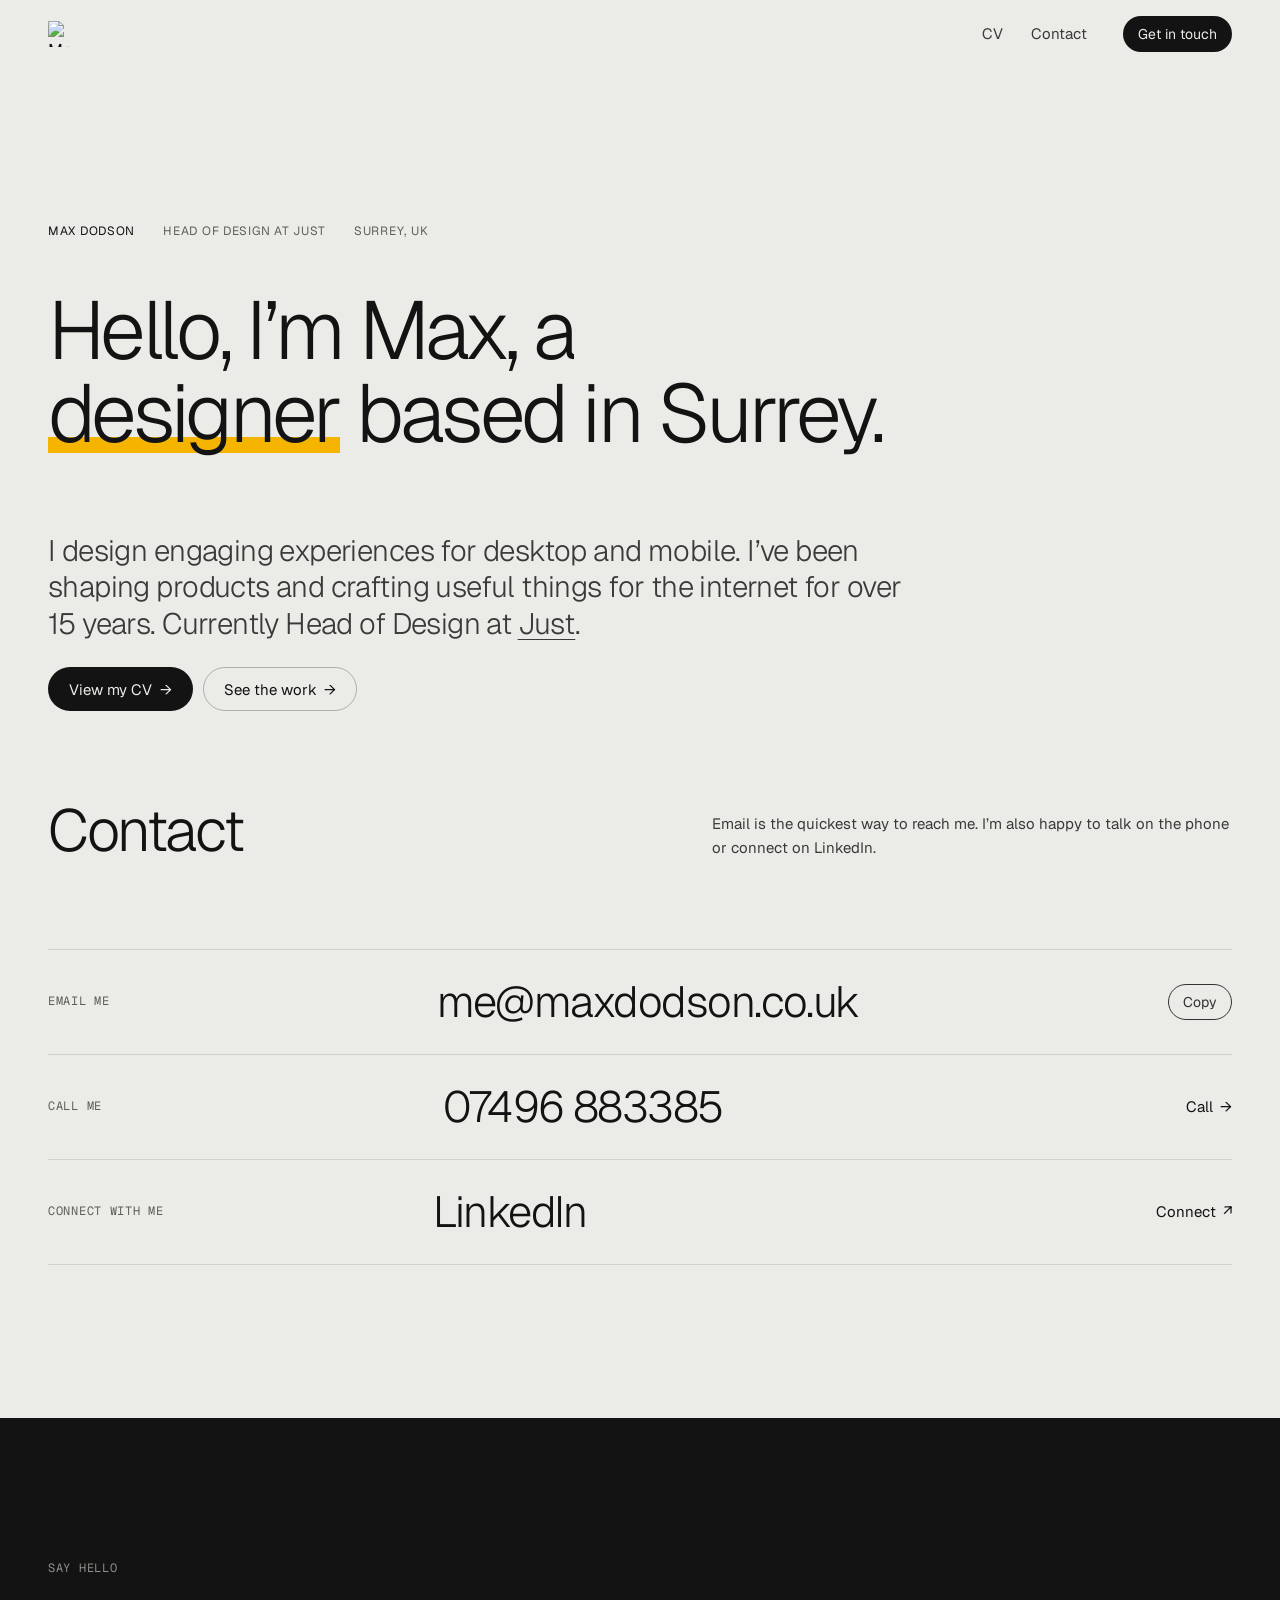
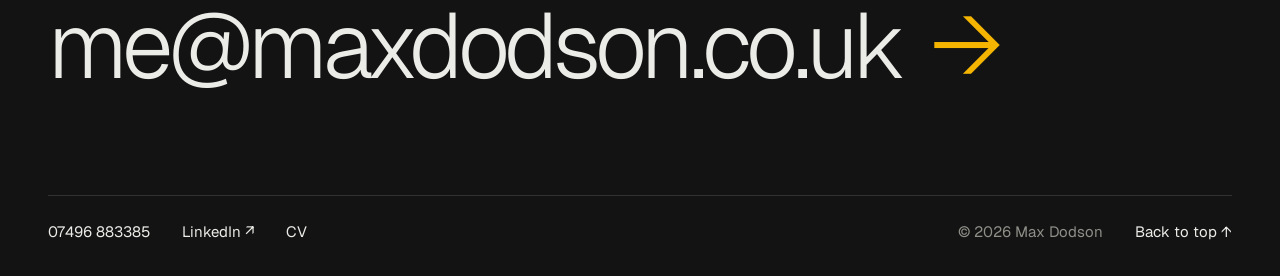
==== commit 5e841462: "Remove the Selected work section from the homepage The homepage is now the hero followed by Contact." ====
--- a/index.html
+++ b/index.html
@@ -25,7 +25,6 @@
       <img src="https://maxdodson.co.uk/wp-content/uploads/2021/11/max_black.png" alt="Max" width="43" height="26">
     </a>
     <nav class="head-nav" aria-label="Sections">
-      <a href="#work">Work</a>
       <a href="cv/">CV</a>
       <a href="#contact">Contact</a>
     </nav>
@@ -45,53 +44,9 @@
       <p class="hero-sub">I design engaging experiences for desktop and mobile. I’ve been shaping products and crafting useful things for the internet for over 15 years. Currently Head of Design at <a href="https://www.just.insure/" target="_blank" rel="noopener">Just</a>.</p>
       <div class="hero-actions">
         <a class="pill pill--ink" href="cv/">View my CV <span class="arrow" aria-hidden="true">→</span></a>
-        <a class="pill pill--ghost" href="#work">See the work <span class="arrow" aria-hidden="true">↓</span></a>
+        <a class="pill pill--ghost" href="cv/#work">See the work <span class="arrow" aria-hidden="true">→</span></a>
       </div>
     </div>
-  </section>
-
-  <!-- Selected work -->
-  <section class="section work-home wrap" id="work" aria-labelledby="work-title">
-    <div class="sec-head">
-      <h2 class="sec-title" id="work-title">Selected work<sup>(02)</sup></h2>
-      <p class="sec-intro">Two insurtechs I joined early and helped build, one in the USA and one in the UK.</p>
-    </div>
-
-    <div class="cases">
-      <a class="case" href="cv/just-case-study/" data-reveal>
-        <span class="media" data-parallax>
-          <img src="https://maxdodson.co.uk/wp-content/uploads/2025/08/pick-up.jpg" alt="" loading="lazy" width="1200" height="900">
-          <span class="media-tag">2023 – present</span>
-        </span>
-        <span class="case-head">
-          <span class="tl-logo"><img src="https://maxdodson.co.uk/wp-content/uploads/2023/10/Just-dark.png" alt="" width="231" height="93" loading="lazy"></span>
-          <span class="label">Motor insurtech · USA</span>
-        </span>
-        <span class="case-title">Just Insure</span>
-        <span class="case-sub">Pay-per-mile and unlimited car insurance, scaling state by state. Lead Designer, now Head of Design.</span>
-        <span class="case-go">Read the case study <span class="arrow" aria-hidden="true">→</span></span>
-      </a>
-
-      <a class="case" href="cv/ticker-case-study/" data-reveal style="--rd:.12s">
-        <span class="media" data-parallax>
-          <img src="https://maxdodson.co.uk/wp-content/uploads/2022/06/holding-ticker-box.jpg" alt="" loading="lazy">
-          <span class="media-tag">2018 – 2022</span>
-        </span>
-        <span class="case-head">
-          <span class="tl-logo"><img src="https://maxdodson.co.uk/wp-content/uploads/2022/06/Small_ticker-300x83.png" alt="" width="300" height="83" loading="lazy"></span>
-          <span class="label">Motor insurtech · UK</span>
-        </span>
-        <span class="case-title">Ticker</span>
-        <span class="case-sub">Founding designer and third employee. Built the brand, website, quote and buy journey and app from scratch.</span>
-        <span class="case-go">Read the case study <span class="arrow" aria-hidden="true">→</span></span>
-      </a>
-    </div>
-
-    <a class="next next--cv" href="cv/">
-      <span class="label">15 years, seven roles, 46 older pieces</span>
-      <span class="next-title">The full CV</span>
-      <span class="next-arrow" aria-hidden="true">→</span>
-    </a>
   </section>
 
   <!-- Contact -->
--- a/assets/site.css
+++ b/assets/site.css
@@ -682,23 +682,6 @@
 .hero-sub a:hover { text-decoration-color: var(--accent); }
 .hero-actions { display: flex; flex-wrap: wrap; gap: 10px; }
 
-.cases { display: grid; grid-template-columns: repeat(2, minmax(0, 1fr)); gap: 56px clamp(24px, 3vw, 40px); }
-.case { display: grid; gap: 14px; align-content: start; text-decoration: none; }
-.case .media { display: block; margin-bottom: 10px; }
-.case .media > img { transition: transform 1.2s var(--ease-out); }
-.case:hover .media > img { transform: translateY(var(--py, 0)) scale(1.14); }
-.case-head { display: flex; align-items: center; gap: 16px; flex-wrap: wrap; }
-.case-head .tl-logo { margin: 0; }
-.case-title { font-family: var(--f-display); font-size: var(--fs-h2); font-weight: 300; letter-spacing: -.045em; line-height: 1; }
-.case-sub { color: var(--ink-2); max-width: 46ch; }
-.case-go { display: inline-flex; gap: .5em; align-items: center; font-size: var(--fs-small); margin-top: 4px; }
-.case-go .arrow { display: inline-block; transition: transform .35s var(--ease-out); }
-.case:hover .case-go .arrow { transform: translateX(4px); }
-.next--cv { margin-top: clamp(72px, 9vw, 128px); }
-@media (max-width: 760px) {
-  .cases { grid-template-columns: 1fr; }
-}
-
 /* ---------- Reduced motion ---------- */
 @media (prefers-reduced-motion: reduce) {
   html { scroll-behavior: auto; }
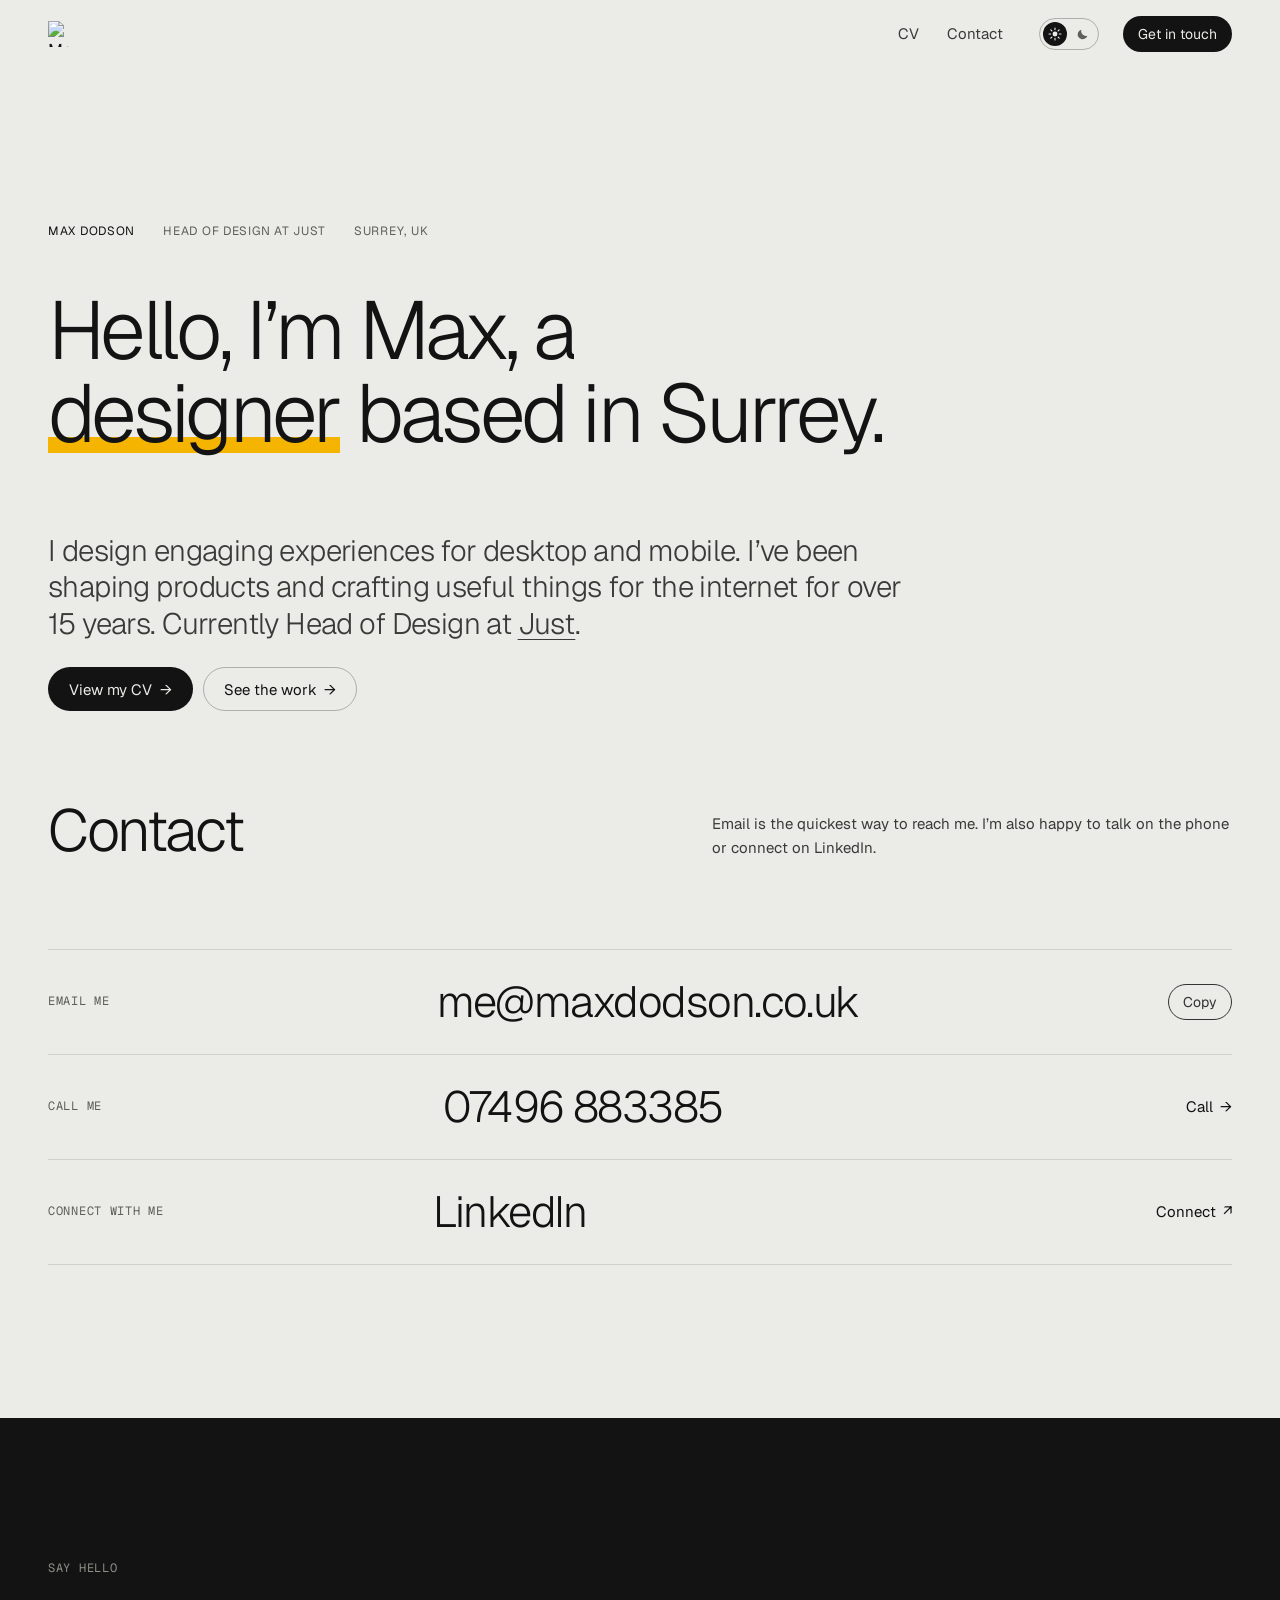
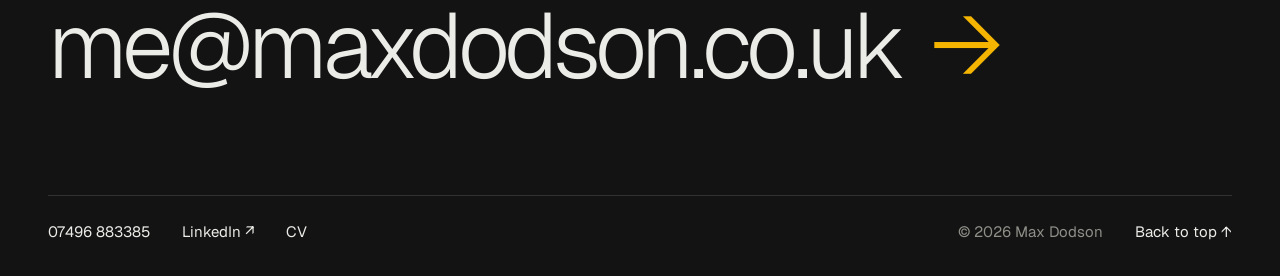
==== commit f3580f42: "Add a light/dark switch and trim the CV header - Every page's header gets a light/dark switch. It st" ====
--- a/index.html
+++ b/index.html
@@ -2,6 +2,7 @@
 <html lang="en-GB">
 <head>
 <meta charset="utf-8">
+<script>try{var t=localStorage.getItem('theme');if(t==='dark'||t==='light')document.documentElement.setAttribute('data-theme',t)}catch(e){}</script>
 <meta name="viewport" content="width=device-width, initial-scale=1, viewport-fit=cover">
 <title>Max Dodson — Designer in Surrey</title>
 <meta name="description" content="Max Dodson is a designer based in Surrey with 15+ years shaping products for desktop and mobile. Currently Head of Design at Just Insure.">
@@ -28,6 +29,13 @@
       <a href="cv/">CV</a>
       <a href="#contact">Contact</a>
     </nav>
+    <button class="theme-switch" type="button" role="switch" aria-checked="false" aria-label="Dark mode" data-theme-toggle>
+      <span class="ts-track" aria-hidden="true">
+        <svg class="ts-sun" viewBox="0 0 20 20"><circle cx="10" cy="10" r="3.5" fill="currentColor"/><path d="M10 1.5v2.2M10 16.3v2.2M1.5 10h2.2M16.3 10h2.2M4 4l1.55 1.55M14.45 14.45L16 16M4 16l1.55-1.55M14.45 5.55L16 4" stroke="currentColor" stroke-width="1.6" stroke-linecap="round"/></svg>
+        <svg class="ts-moon" viewBox="0 0 20 20"><path d="M16.2 12.4A7 7 0 0 1 7.6 3.8a7 7 0 1 0 8.6 8.6z" fill="currentColor"/></svg>
+        <span class="ts-knob"></span>
+      </span>
+    </button>
     <a class="pill pill--ink pill--sm" href="#contact">Get in touch</a>
   </div>
 </header>
--- a/assets/site.css
+++ b/assets/site.css
@@ -187,11 +187,34 @@
 }
 .head-nav a:hover { color: var(--ink); }
 .head-nav a:hover::after, .head-nav a[aria-current="true"]::after { transform: scaleX(1); transform-origin: left; }
-.head-back { font-size: var(--fs-small); color: var(--ink-2); text-decoration: none; display: inline-flex; gap: .5em; align-items: center; }
+.head-back { font-size: var(--fs-small); color: var(--ink-2); text-decoration: none; display: inline-flex; gap: .5em; align-items: center; white-space: nowrap; }
 .head-back:hover { color: var(--ink); }
 @media (max-width: 760px) {
   .head-nav { display: none; }
 }
+@media (max-width: 480px) {
+  .head-inner { gap: 14px; }
+}
+
+/* ---------- Light / dark switch ---------- */
+.theme-switch { display: none; align-items: center; min-height: 44px; padding: 0; border: 0; background: none; border-radius: 999px; }
+.js .theme-switch { display: inline-flex; }
+.ts-track {
+  position: relative; width: 60px; height: 32px; padding-inline: 8px;
+  display: flex; align-items: center; justify-content: space-between;
+  border: 1px solid var(--line-strong); border-radius: 999px; color: var(--muted);
+  transition: border-color .3s;
+}
+.theme-switch:hover .ts-track { border-color: var(--ink); }
+.ts-track svg { position: relative; z-index: 1; width: 14px; height: 14px; transition: color .35s var(--ease-out); }
+.ts-knob {
+  position: absolute; top: 3px; left: 3px; width: 24px; height: 24px; border-radius: 50%;
+  background: var(--ink); transition: transform .45s var(--ease-out);
+}
+.theme-switch[aria-checked="true"] .ts-knob { transform: translateX(28px); }
+/* The icon under the knob shows through in the page colour */
+.theme-switch[aria-checked="false"] .ts-sun,
+.theme-switch[aria-checked="true"] .ts-moon { color: var(--ground); }
 
 /* ---------- Word rise (page load) ---------- */
 [data-split] .w { display: inline-block; overflow: clip; vertical-align: top; padding-bottom: .06em; margin-bottom: -.06em; }
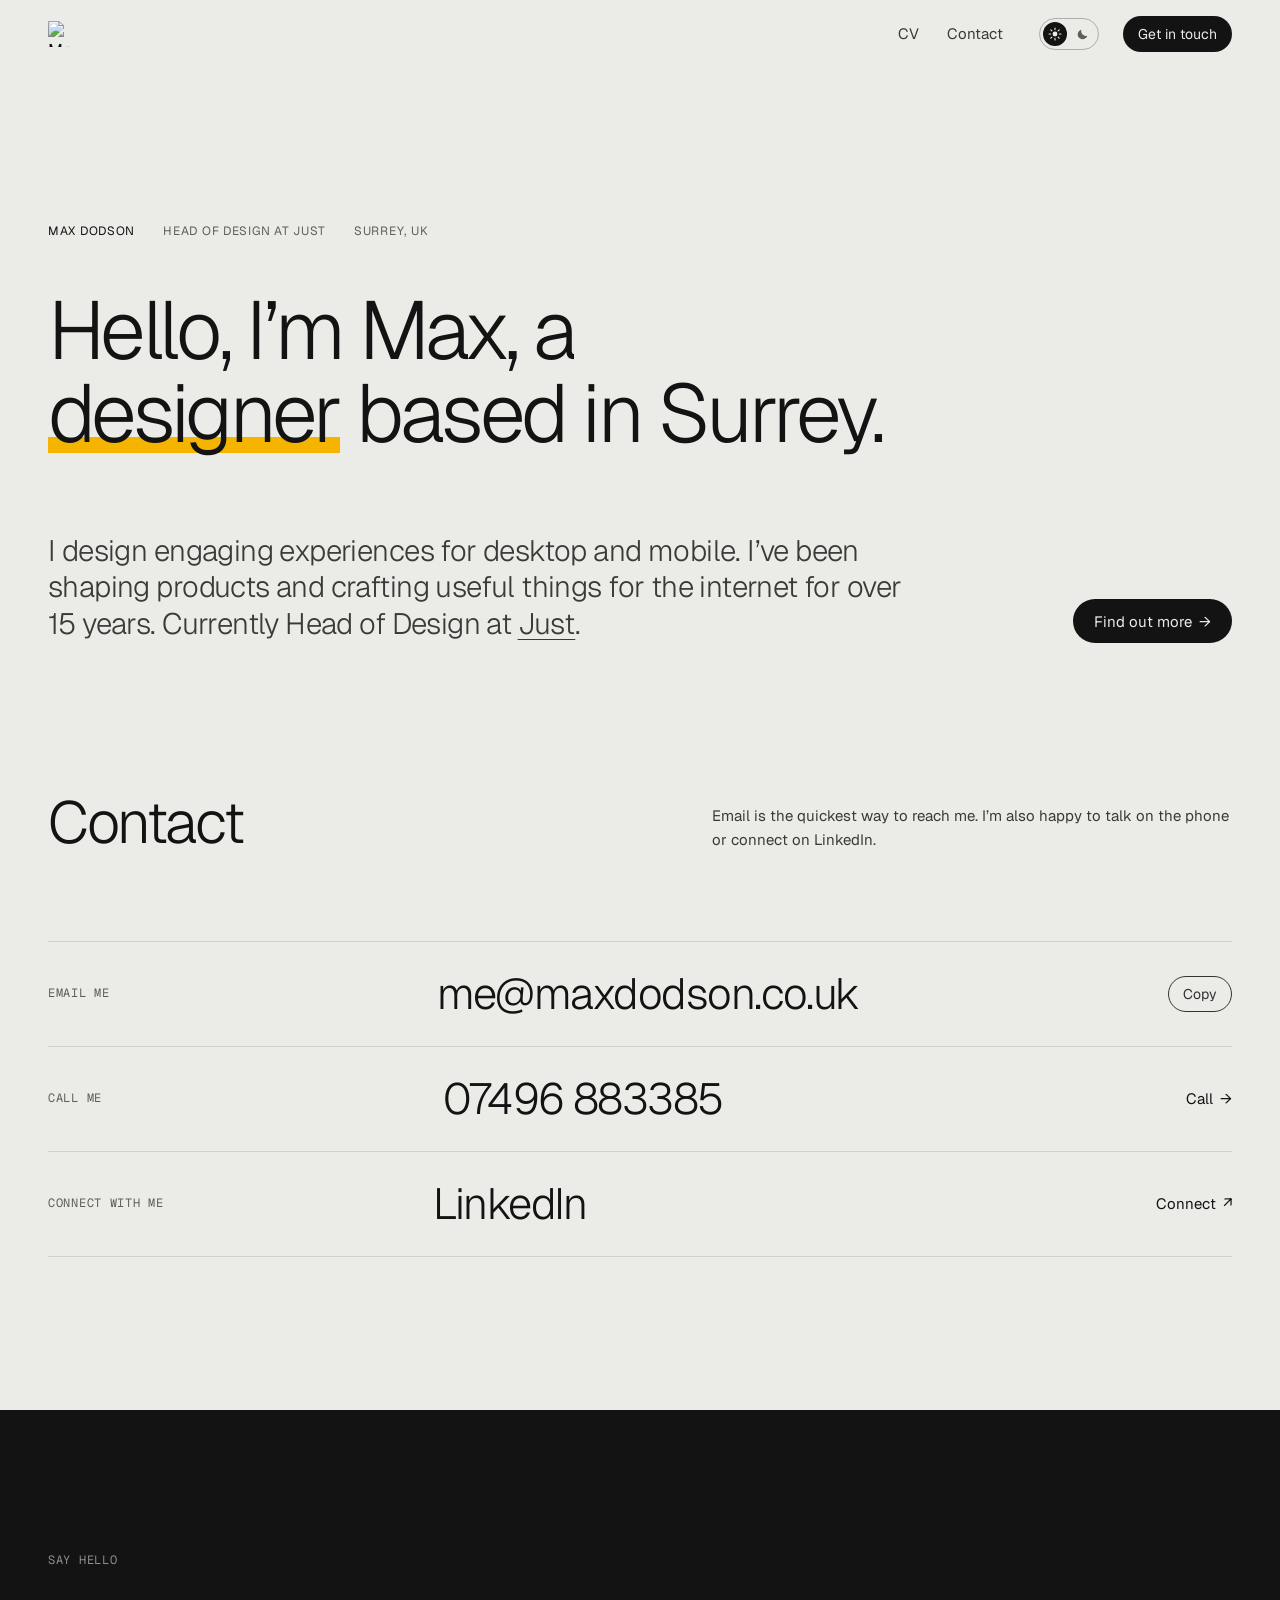
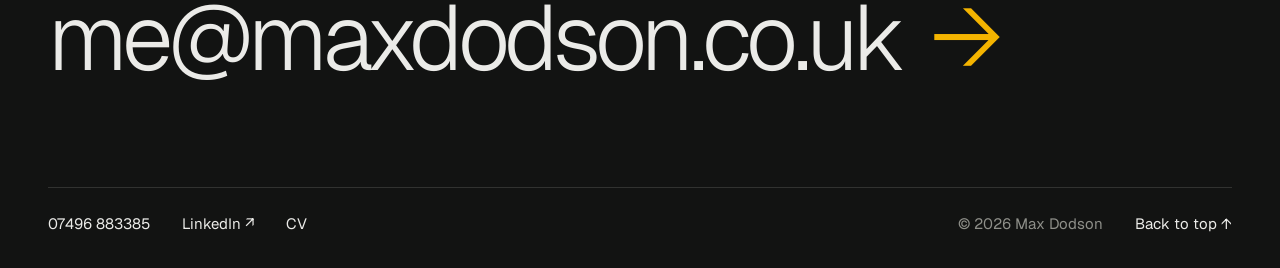
==== commit dc1d5e96: "Replace the homepage's two intro buttons with "Find out more" "View my CV" and "See the work" become" ====
--- a/index.html
+++ b/index.html
@@ -51,8 +51,7 @@
     <div class="hero-foot fade-in" style="--d:.9s">
       <p class="hero-sub">I design engaging experiences for desktop and mobile. I’ve been shaping products and crafting useful things for the internet for over 15 years. Currently Head of Design at <a href="https://www.just.insure/" target="_blank" rel="noopener">Just</a>.</p>
       <div class="hero-actions">
-        <a class="pill pill--ink" href="cv/">View my CV <span class="arrow" aria-hidden="true">→</span></a>
-        <a class="pill pill--ghost" href="cv/#work">See the work <span class="arrow" aria-hidden="true">→</span></a>
+        <a class="pill pill--ink" href="cv/">Find out more <span class="arrow" aria-hidden="true">→</span></a>
       </div>
     </div>
   </section>
--- a/assets/site.css
+++ b/assets/site.css
@@ -693,6 +693,7 @@
 /* ==========================================================================
    Homepage
    ========================================================================== */
+.home-hero { padding-bottom: calc(clamp(48px, 7vw, 96px) + 60px); }
 .home-hero .hero-title { max-width: 12.5em; }
 /* Highlighter swipe under "designer", drawn once the words have risen */
 .hl {
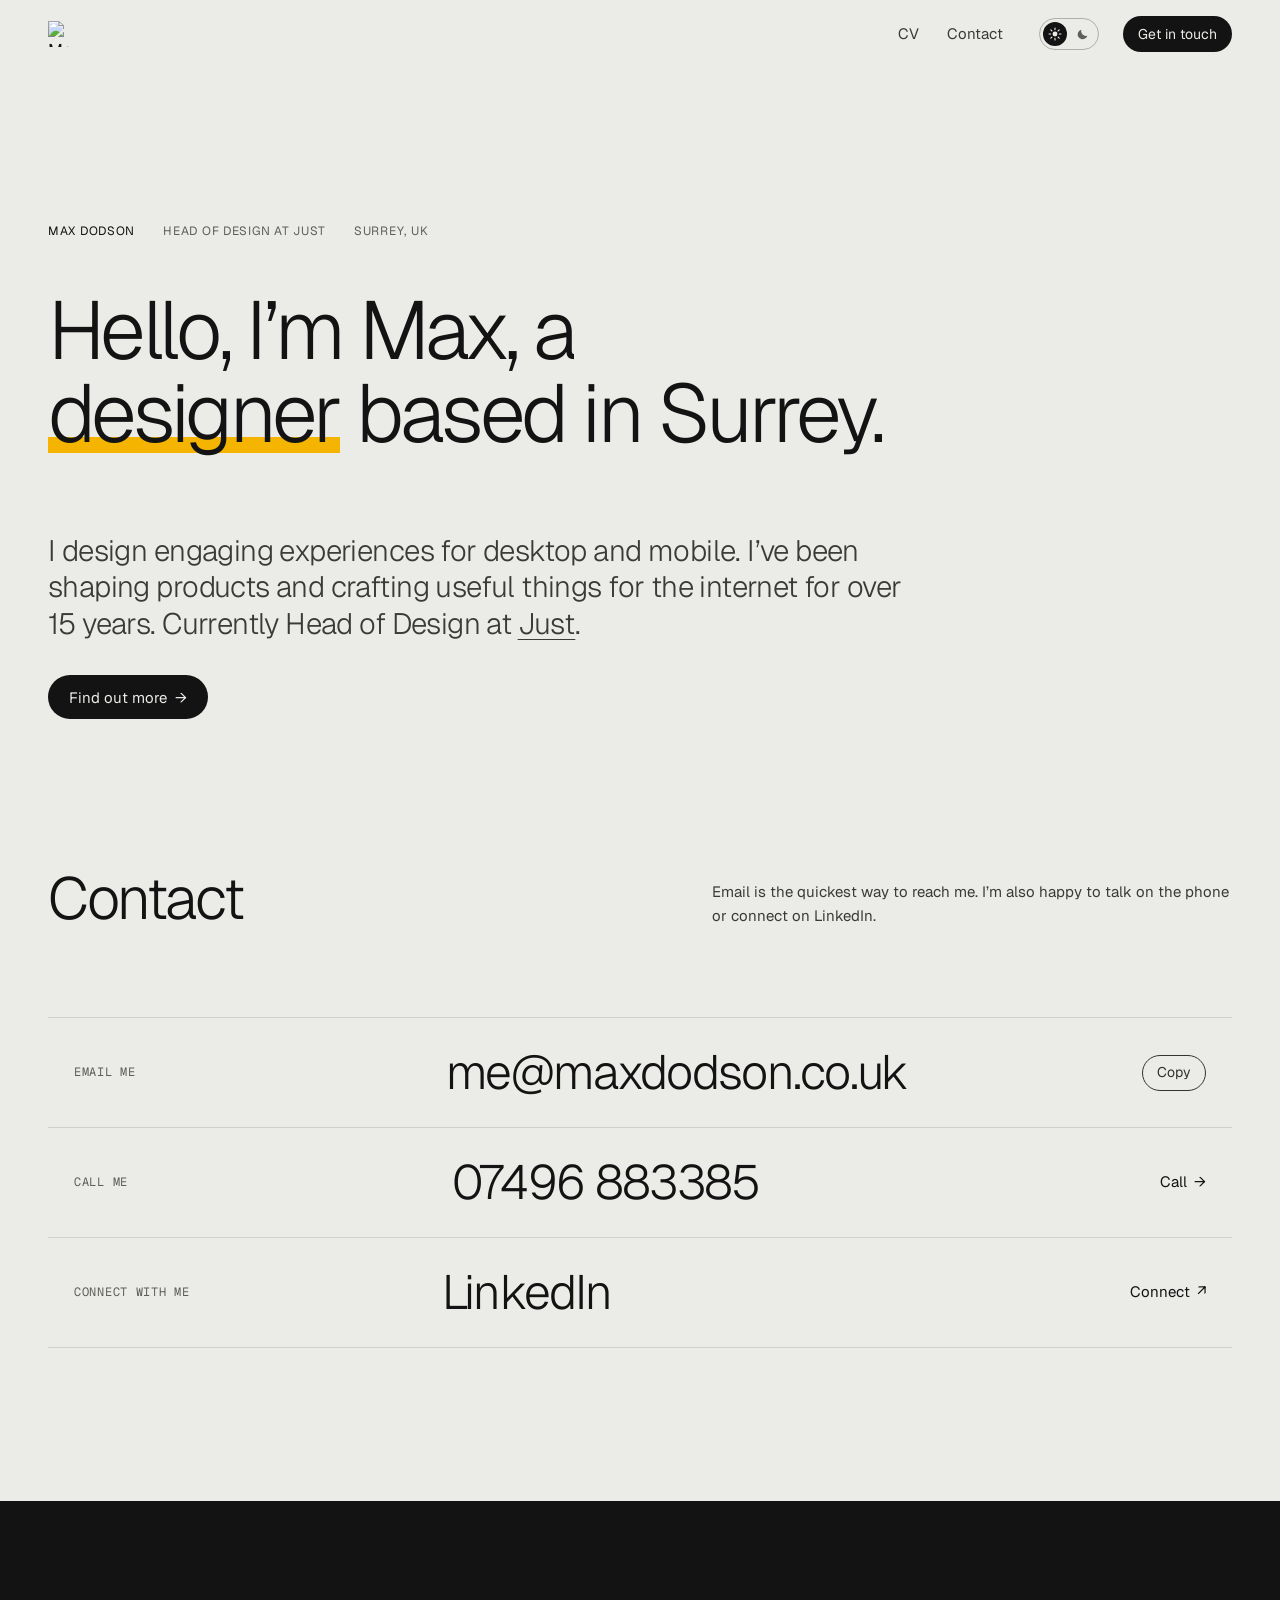
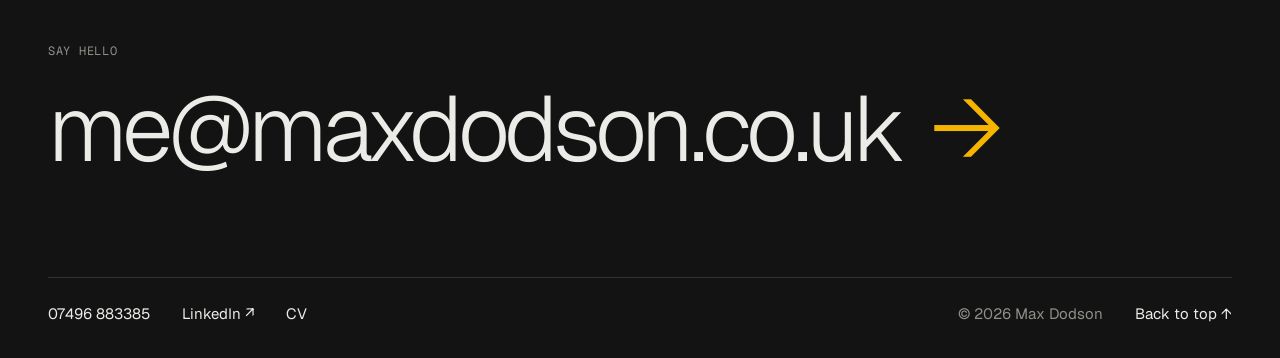
==== commit 8b6b45b8: "Rewrite the Just case study's Key responsibilities - New intro paragraph, then seven responsibilitie" ====
--- a/index.html
+++ b/index.html
@@ -14,7 +14,7 @@
 <link rel="icon" href="https://maxdodson.co.uk/wp-content/uploads/2025/07/favicon_25-150x150.png">
 <link rel="preconnect" href="https://fonts.googleapis.com">
 <link rel="preconnect" href="https://fonts.gstatic.com" crossorigin>
-<link rel="stylesheet" href="https://fonts.googleapis.com/css2?family=Geist:wght@300;400;500&family=Geist+Mono:wght@400;500&display=swap">
+<link rel="stylesheet" href="https://fonts.googleapis.com/css2?family=Geist:wght@300;400;500;600&family=Geist+Mono:wght@400;500&display=swap">
 <link rel="stylesheet" href="assets/site.css">
 </head>
 <body>
--- a/assets/site.css
+++ b/assets/site.css
@@ -275,6 +275,7 @@
   display: flex; flex-wrap: wrap; justify-content: space-between; align-items: end; gap: 24px;
   margin-top: clamp(40px, 6vw, 80px);
 }
+.hero:not(.home-hero) .hero-foot { margin-top: clamp(20px, 3vw, 40px); }
 .hero-sub { font-size: var(--fs-lead); font-weight: 300; letter-spacing: -.02em; line-height: 1.25; max-width: 22em; color: var(--ink-2); }
 .scroll-cue { font-family: var(--f-mono); font-size: var(--fs-label); text-transform: uppercase; letter-spacing: .06em; text-decoration: none; color: var(--muted); display: inline-flex; gap: .6em; align-items: center; }
 .scroll-cue span { display: inline-block; animation: bob 2.4s var(--ease-io) infinite; }
@@ -314,7 +315,8 @@
 .contact-row {
   position: relative; isolation: isolate;
   display: grid; grid-template-columns: minmax(0, 1fr) minmax(0, 2fr) auto; gap: 16px 48px; align-items: center;
-  padding: clamp(18px, 2.4vw, 28px) 0;
+  /* 26px either side on larger screens, easing down to 12px on phones */
+  padding: clamp(18px, 2.4vw, 28px) clamp(12px, 3vw, 26px);
   border-bottom: 1px solid var(--line);
   overflow: hidden;
 }
@@ -329,7 +331,7 @@
 .contact-row:hover .label, .contact-row:focus-within .label { color: var(--faint); }
 .contact-row .label { transition: color .3s; }
 .contact-value {
-  font-family: var(--f-display); font-weight: 300; font-size: clamp(1.5rem, 3.4vw, 3rem); letter-spacing: -.035em; line-height: 1.1;
+  font-family: var(--f-display); font-weight: 300; font-size: clamp(1.3rem, 3.4vw + .4rem, 3rem); letter-spacing: -.035em; line-height: 1.1;
   text-decoration: none; overflow-wrap: anywhere;
 }
 .contact-value::after { content: ""; position: absolute; inset: 0; z-index: 0; }
@@ -342,7 +344,7 @@
 }
 .copy-btn:hover { opacity: 1; }
 @media (max-width: 760px) {
-  .contact-row { grid-template-columns: 1fr auto; }
+  .contact-row { grid-template-columns: 1fr auto; column-gap: 12px; }
   .contact-row .label { grid-column: 1 / -1; }
 }
 
@@ -391,10 +393,11 @@
 .tl-date { font-family: var(--f-mono); font-size: .8125rem; color: var(--muted); letter-spacing: .02em; }
 .tl-date b { font-weight: 400; color: var(--ink); }
 .tl-badge {
-  display: inline-block; margin-left: 6px; padding: 3px 9px; border-radius: 999px;
+  display: inline-flex; align-items: center; gap: 5px; margin-left: 6px; padding: 3px 9px 3px 7px; border-radius: 999px;
   background: var(--accent); color: var(--accent-ink);
   font-size: .6875rem; letter-spacing: .06em; text-transform: uppercase; vertical-align: 1px;
 }
+.tl-badge svg { width: 11px; height: 11px; flex: none; }
 .tl-role { font-family: var(--f-display); font-size: var(--fs-h3); font-weight: 400; letter-spacing: -.025em; line-height: 1.15; }
 .tl-role .tl-co { color: var(--muted); font-weight: 300; }
 .tl-kind { font-size: var(--fs-small); color: var(--ink-2); }
@@ -447,9 +450,7 @@
   .tl-node { left: -40px; }
 }
 
-/* ---------- Tools ---------- */
-.tools-grid { display: grid; grid-template-columns: minmax(0, 1fr) minmax(0, 1fr); gap: 56px clamp(40px, 6vw, 96px); }
-.tools-grid > div { display: grid; gap: 20px; align-content: start; }
+/* ---------- Design tools ---------- */
 .tool-list { border-top: 1px solid var(--line); }
 .tool-list li {
   display: flex; justify-content: space-between; align-items: baseline; gap: 16px;
@@ -459,13 +460,31 @@
 }
 .tool-list li:hover { padding-left: 12px; }
 .tool-list li small { font-family: var(--f-mono); font-size: .75rem; letter-spacing: .02em; color: var(--muted); font-weight: 400; }
-.kv { border-top: 1px solid var(--line); }
-.kv > div { display: grid; grid-template-columns: minmax(0, .8fr) 24px minmax(0, 1.4fr); gap: 12px; padding-block: 18px; border-bottom: 1px solid var(--line); align-items: baseline; }
-.kv dt { font-family: var(--f-display); font-size: 1.25rem; letter-spacing: -.02em; }
-.kv .corner { color: var(--faint); font-family: var(--f-mono); }
-.kv dd { color: var(--ink-2); font-size: var(--fs-small); }
+/* Two columns on wider screens; each column keeps its own top rule */
+.tool-list--cols { display: grid; grid-template-columns: repeat(2, minmax(0, 1fr)); column-gap: clamp(40px, 6vw, 96px); border-top: 0; }
+.tool-list--cols li:nth-child(-n+2) { border-top: 1px solid var(--line); }
 @media (max-width: 760px) {
-  .tools-grid { grid-template-columns: 1fr; }
+  .tool-list--cols { grid-template-columns: 1fr; }
+  .tool-list--cols li:nth-child(2) { border-top: 0; }
+}
+
+/* ---------- AI tools ---------- */
+.ai-tools { padding-top: 0; }
+.ai-list { display: grid; grid-template-columns: repeat(2, minmax(0, 1fr)); column-gap: clamp(40px, 6vw, 96px); border-bottom: 1px solid var(--line); }
+.ai-item {
+  display: grid; grid-template-columns: 48px minmax(0, 1fr); gap: 20px; align-items: start;
+  padding-block: clamp(24px, 3vw, 36px); border-top: 1px solid var(--line);
+}
+.ai-item--lead { grid-column: 1 / -1; }
+.ai-logo { width: 48px; height: 48px; border-radius: 12px; }
+.ai-text { display: grid; gap: 8px; }
+.ai-name { font-family: var(--f-display); font-size: var(--fs-h3); font-weight: 400; letter-spacing: -.025em; line-height: 1.15; }
+.ai-desc { color: var(--ink-2); max-width: 60ch; }
+.ai-item--lead .ai-desc { max-width: 78ch; }
+@media (max-width: 760px) {
+  .ai-list { grid-template-columns: 1fr; }
+  .ai-item { grid-template-columns: 40px minmax(0, 1fr); gap: 16px; }
+  .ai-logo { width: 40px; height: 40px; border-radius: 10px; }
 }
 
 /* ---------- Gallery ---------- */
@@ -613,14 +632,21 @@
   .stat + .stat { padding-left: 0; border-left: 0; border-top: 1px solid var(--line); margin-top: 28px; }
 }
 
-.bullets { border-top: 1px solid var(--line); counter-reset: none; }
-.bullets li { padding-block: 18px; border-bottom: 1px solid var(--line); color: var(--ink-2); display: grid; grid-template-columns: 28px minmax(0, 1fr); gap: 8px; max-width: 72ch; }
+.bullets { border-top: 1px solid var(--line); counter-reset: none; max-width: 72ch; }
+.bullets li { padding-block: 18px; border-bottom: 1px solid var(--line); color: var(--ink-2); display: grid; grid-template-columns: 28px minmax(0, 1fr); gap: 8px; }
 .bullets li::before { content: "↳"; color: var(--faint); font-family: var(--f-mono); }
+.bullets strong { color: var(--ink); font-weight: 600; }
+.resp { display: grid; gap: 28px; }
+.resp-intro { font-size: clamp(1.125rem, 1.6vw, 1.375rem); font-weight: 300; letter-spacing: -.015em; line-height: 1.45; max-width: 52ch; }
 
 .block-head { display: flex; justify-content: space-between; align-items: end; gap: 24px; flex-wrap: wrap; margin-bottom: 32px; }
 .block-title { font-family: var(--f-display); font-size: clamp(1.75rem, 3.2vw, 2.75rem); font-weight: 300; letter-spacing: -.035em; line-height: 1.05; }
 .block-title sup { font-family: var(--f-mono); font-size: .75rem; color: var(--muted); letter-spacing: 0; margin-left: .4em; }
-.block-sub { color: var(--ink-2); max-width: 52ch; font-size: var(--fs-small); margin-top: 12px; }
+/* Title and intro span the full content width */
+.block-head > div { flex: 1 1 100%; }
+.block-sub { color: var(--ink-2); font-size: var(--fs-small); margin-top: 12px; }
+/* Impact-style figures sitting between a block header and its images */
+.block-stats { margin-bottom: clamp(40px, 5vw, 64px); }
 
 /* Horizontal phone scroller */
 .scroller { position: relative; }
@@ -702,6 +728,8 @@
 }
 @keyframes swipe { to { background-size: 100% .2em; } }
 .home-hero .hero-sub { max-width: 30em; }
+/* Button sits under the intro, lined up with its left edge */
+.home-hero .hero-foot { flex-direction: column; align-items: flex-start; gap: 32px; }
 .hero-sub a { text-decoration-thickness: 1px; text-underline-offset: .18em; }
 .hero-sub a:hover { text-decoration-color: var(--accent); }
 .hero-actions { display: flex; flex-wrap: wrap; gap: 10px; }
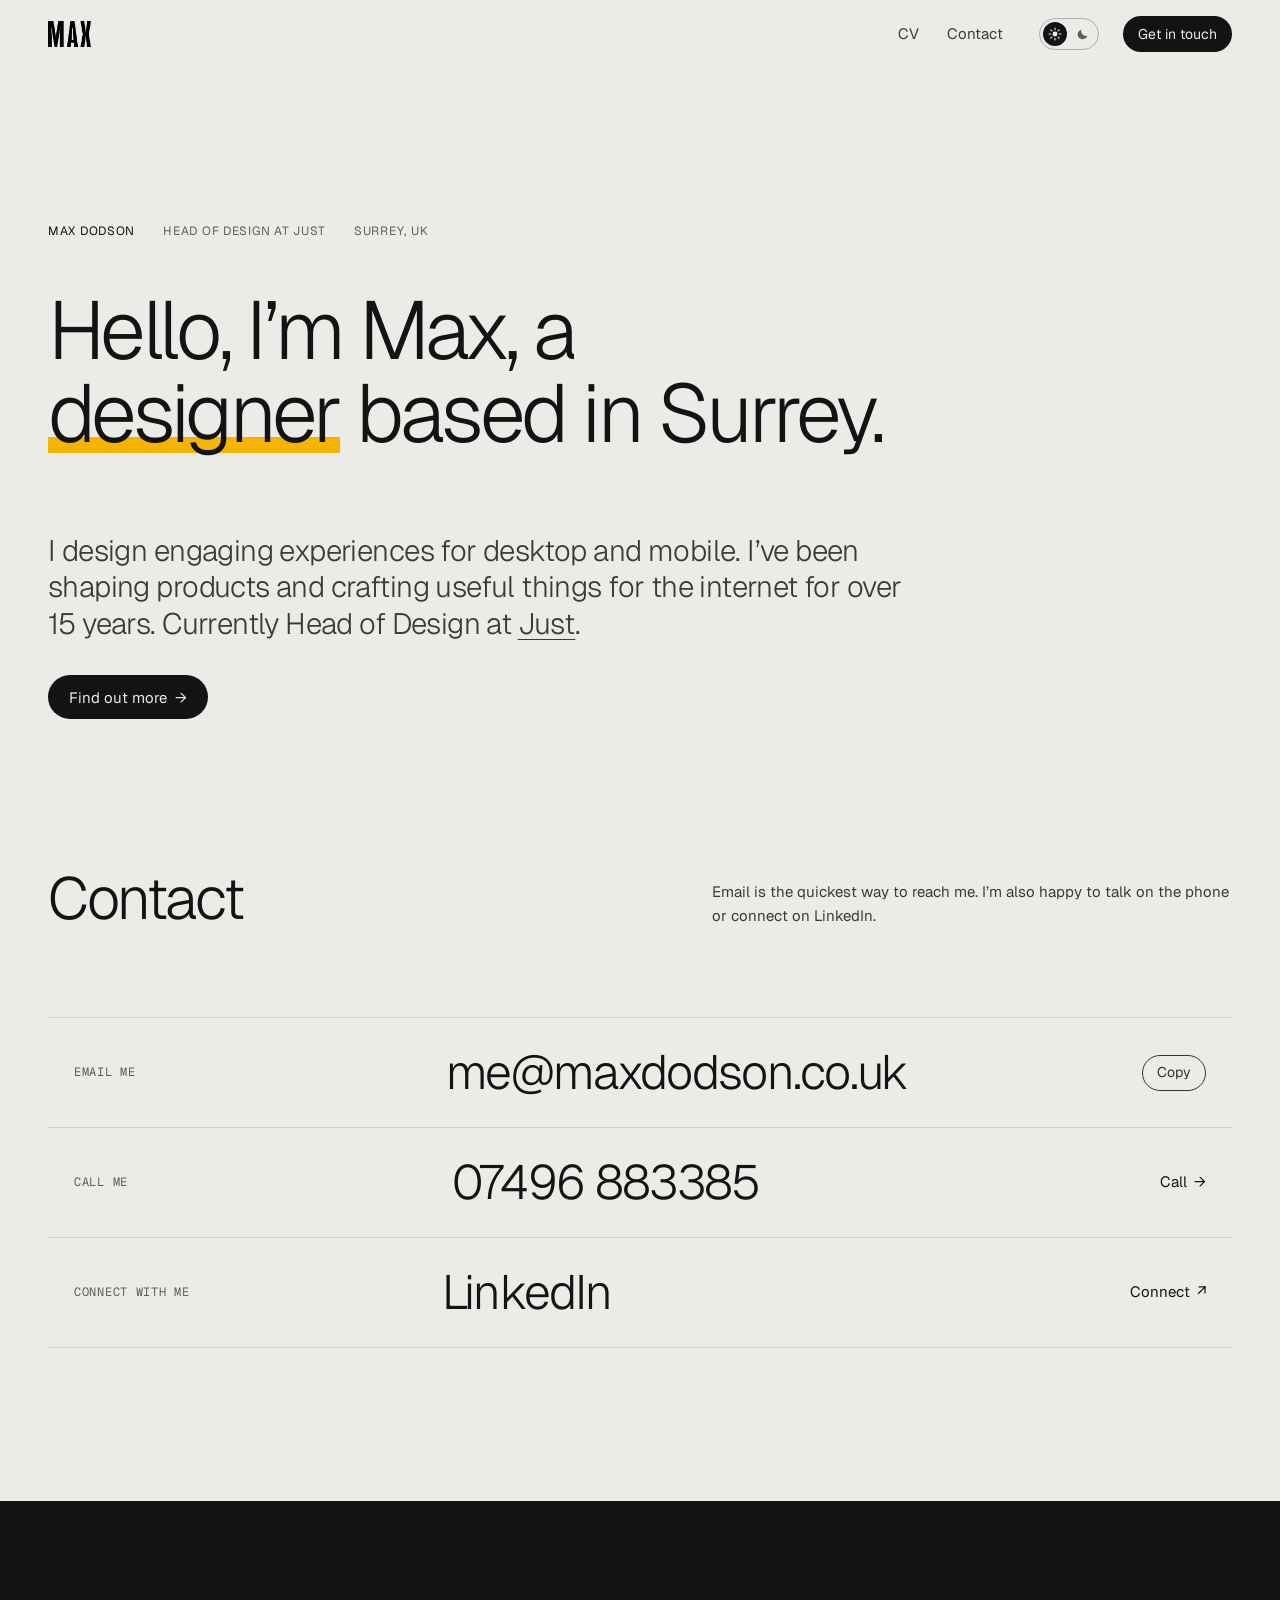
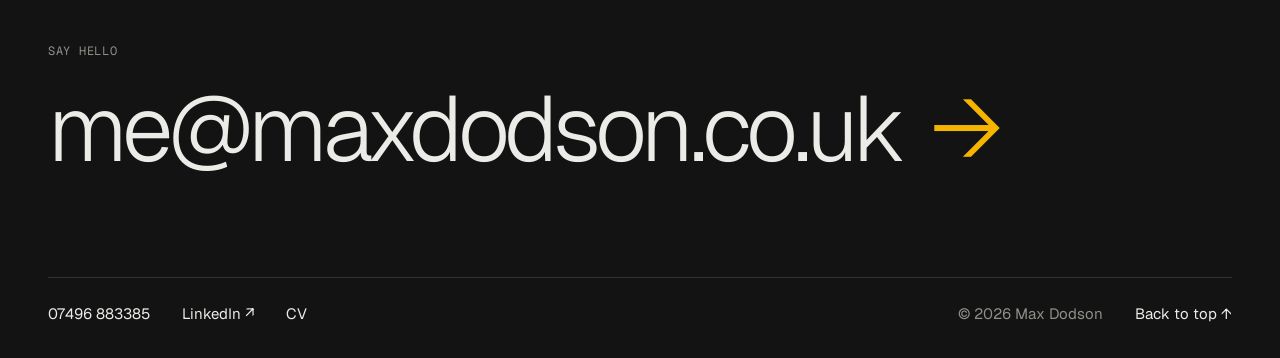
==== commit 231c0ca6: "Host all images and videos in the repo instead of WordPress - Copy every image the site uses from wp" ====
--- a/index.html
+++ b/index.html
@@ -8,10 +8,10 @@
 <meta name="description" content="Max Dodson is a designer based in Surrey with 15+ years shaping products for desktop and mobile. Currently Head of Design at Just Insure.">
 <meta property="og:title" content="Max Dodson — Designer in Surrey">
 <meta property="og:description" content="15+ years shaping products and crafting useful things for the internet. Currently Head of Design at Just Insure.">
-<meta property="og:image" content="https://maxdodson.co.uk/wp-content/uploads/2025/08/pick-up.jpg">
+<meta property="og:image" content="https://maxdodson.co.uk/assets/media/2025/08/pick-up.jpg">
 <meta name="theme-color" content="#EBEBE8" media="(prefers-color-scheme: light)">
 <meta name="theme-color" content="#10110F" media="(prefers-color-scheme: dark)">
-<link rel="icon" href="https://maxdodson.co.uk/wp-content/uploads/2025/07/favicon_25-150x150.png">
+<link rel="icon" href="assets/media/2025/07/favicon_25-150x150.png">
 <link rel="preconnect" href="https://fonts.googleapis.com">
 <link rel="preconnect" href="https://fonts.gstatic.com" crossorigin>
 <link rel="stylesheet" href="https://fonts.googleapis.com/css2?family=Geist:wght@300;400;500;600&family=Geist+Mono:wght@400;500&display=swap">
@@ -23,7 +23,7 @@
 <header class="site-head" data-head>
   <div class="wrap head-inner">
     <a class="brand" href="#top" aria-label="Max Dodson, back to top">
-      <img src="https://maxdodson.co.uk/wp-content/uploads/2021/11/max_black.png" alt="Max" width="43" height="26">
+      <img src="assets/media/2021/11/max_black.png" alt="Max" width="43" height="26">
     </a>
     <nav class="head-nav" aria-label="Sections">
       <a href="cv/">CV</a>
--- a/assets/site.css
+++ b/assets/site.css
@@ -301,12 +301,11 @@
 .split { display: grid; grid-template-columns: minmax(0, 1fr) minmax(0, 2fr); gap: 24px 48px; }
 .brief-body { display: grid; gap: 28px; }
 .lead { font-family: var(--f-display); font-size: var(--fs-lead); font-weight: 300; letter-spacing: -.025em; line-height: 1.3; }
-.brief-cols { columns: 2; column-gap: 40px; color: var(--ink-2); margin-top: 20px; }
-.brief-cols p { max-width: 62ch; break-inside: avoid; margin-bottom: 28px; }
-.brief-cols p:last-child { margin-bottom: 0; }
+/* Supporting paragraphs stack one under another */
+.brief-cols { display: grid; gap: 28px; color: var(--ink-2); margin-top: 20px; }
+.brief-cols p { max-width: 62ch; }
 @media (max-width: 760px) {
   .split { grid-template-columns: 1fr; }
-  .brief-cols { columns: 1; }
 }
 
 /* ---------- Contact ---------- */
@@ -436,6 +435,8 @@
   -webkit-backdrop-filter: blur(8px); backdrop-filter: blur(8px);
 }
 a.media { display: block; }
+/* An image placed under an entry's buttons */
+.tl-media { max-width: 640px; margin-top: 12px; }
 a.media:hover > img { transform: translateY(var(--py, 0)) scale(1.14); }
 a.media > img { transition: transform 1.2s var(--ease-out); }
 
@@ -626,6 +627,7 @@
 .stat + .stat { padding-left: 28px; border-left: 1px solid var(--line); }
 .stat-num { font-family: var(--f-display); font-weight: 300; font-size: clamp(3rem, 7vw, 6.5rem); letter-spacing: -.05em; line-height: 1.1; display: flex; align-items: baseline; }
 .stat-num .unit { font-size: .5em; color: var(--muted); margin-left: .06em; }
+.stat-num .unit--word { margin-left: .2em; letter-spacing: -.03em; }
 .stat p { color: var(--ink-2); font-size: var(--fs-small); max-width: 26ch; }
 @media (max-width: 760px) {
   .stats { grid-template-columns: 1fr; }
@@ -686,6 +688,8 @@
 .m-frame.r-phone { aspect-ratio: 856 / 1731; background: transparent; border: 0; }
 .m-frame.r-phone img { object-fit: contain; }
 .m-frame.r-photo { aspect-ratio: 4 / 3; }
+/* Whole image, uncropped, at its own shape */
+.m-frame.r-full img { height: auto; }
 @media (max-width: 900px) {
   .m-4, .m-3 { grid-column: span 6; }
   .m-2 { grid-column: span 2; }
@@ -693,6 +697,9 @@
 @media (max-width: 560px) {
   .m-2 { grid-column: span 3; }
 }
+
+/* A full-width film above the reels */
+.film-top { margin-bottom: clamp(24px, 3vw, 40px); }
 
 /* Vertical ad films */
 .reels { display: grid; grid-template-columns: minmax(0, 1fr) minmax(0, 1fr) minmax(0, 3.16fr); gap: clamp(12px, 2vw, 24px); align-items: start; }
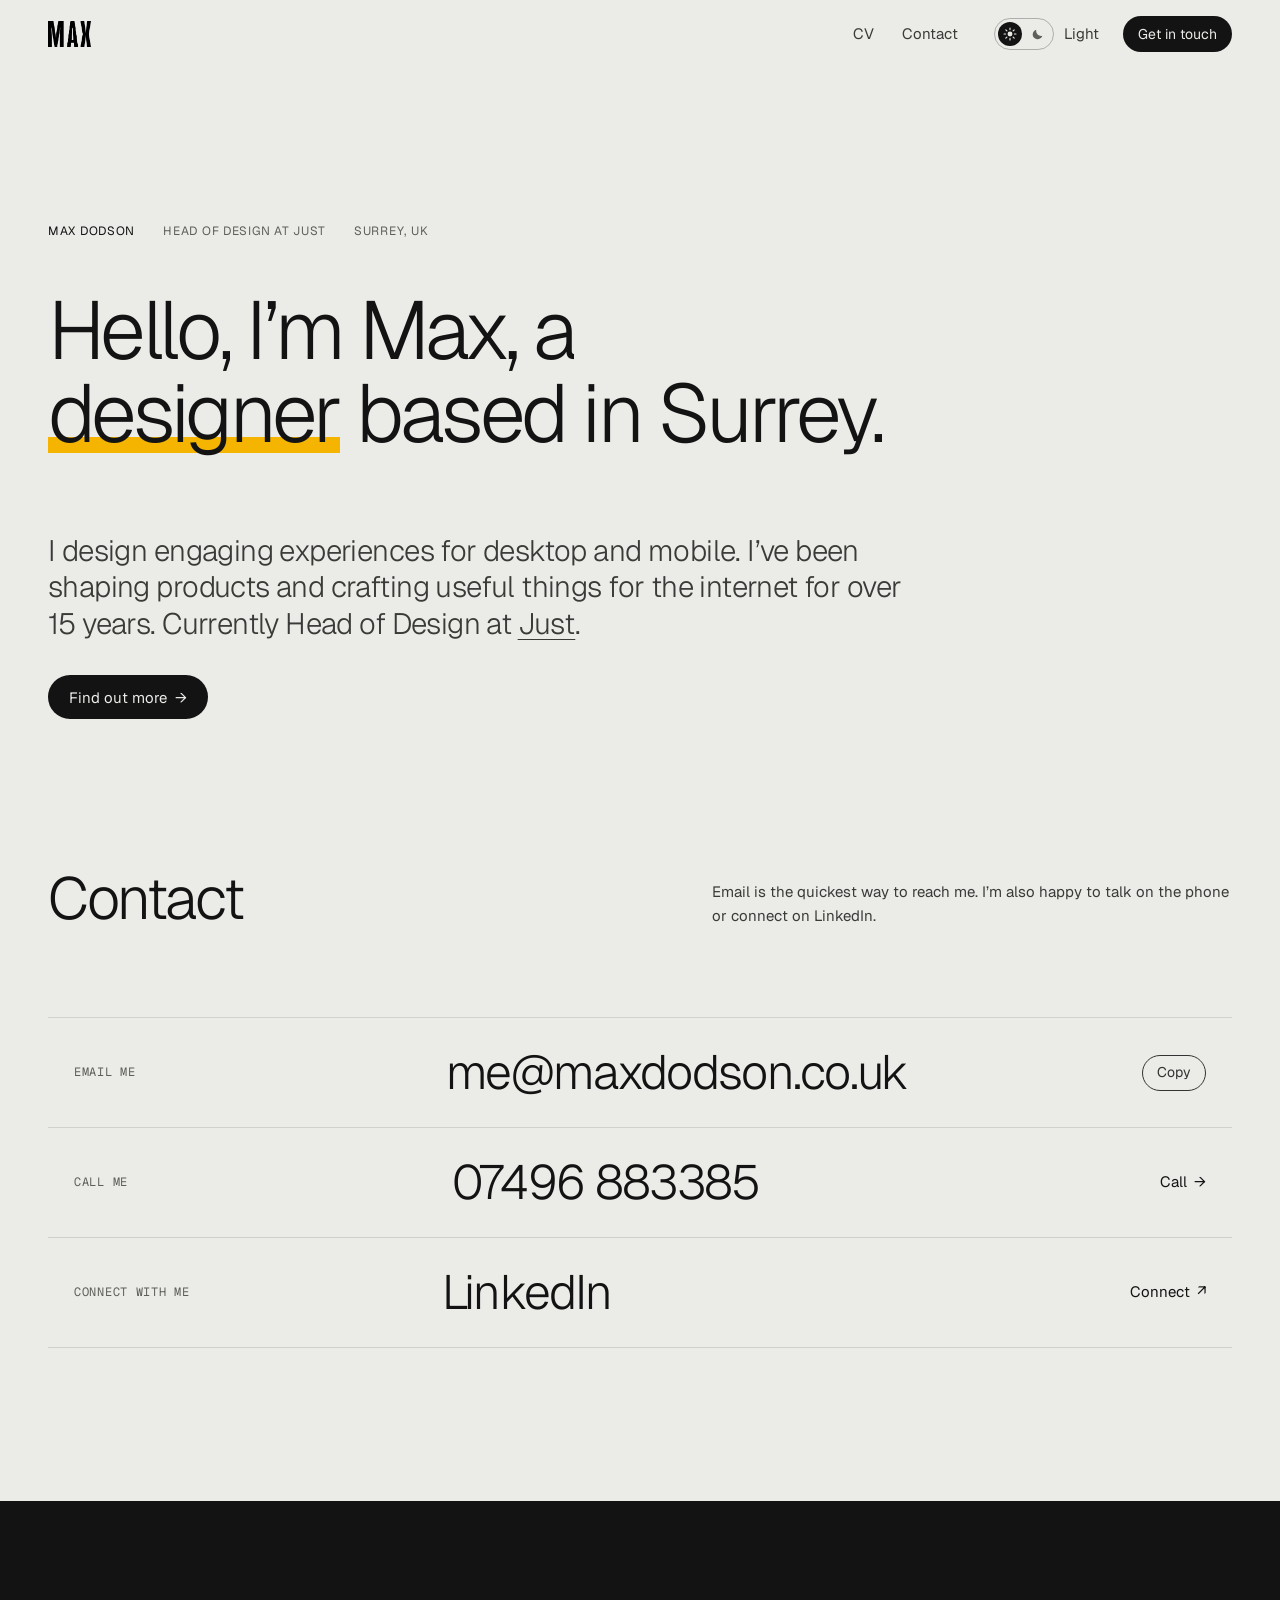
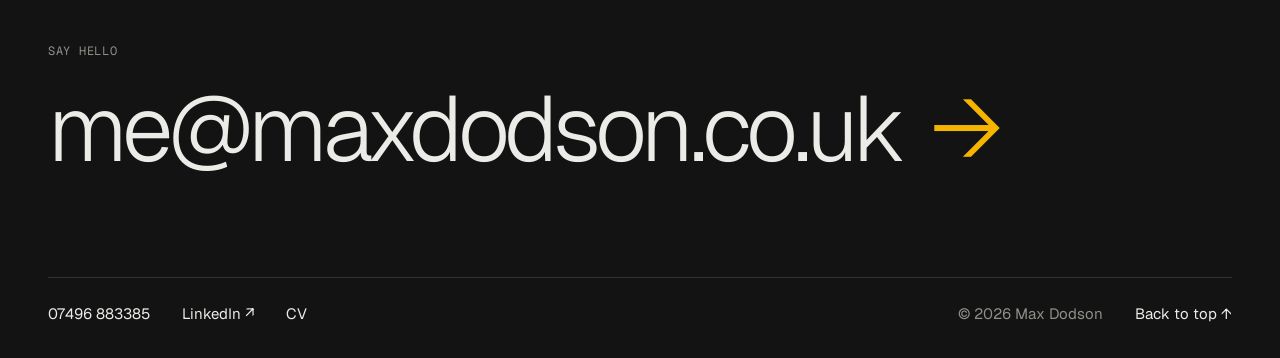
==== commit 4e8e2439: "Show a Light/Dark text label next to the theme switch on desktop The icon-only toggle didn't make th" ====
--- a/index.html
+++ b/index.html
@@ -35,6 +35,7 @@
         <svg class="ts-moon" viewBox="0 0 20 20"><path d="M16.2 12.4A7 7 0 0 1 7.6 3.8a7 7 0 1 0 8.6 8.6z" fill="currentColor"/></svg>
         <span class="ts-knob"></span>
       </span>
+      <span class="ts-label" data-theme-label aria-hidden="true"></span>
     </button>
     <a class="pill pill--ink pill--sm" href="#contact">Get in touch</a>
   </div>
--- a/assets/site.css
+++ b/assets/site.css
@@ -215,6 +215,10 @@
 /* The icon under the knob shows through in the page colour */
 .theme-switch[aria-checked="false"] .ts-sun,
 .theme-switch[aria-checked="true"] .ts-moon { color: var(--ground); }
+.ts-label { display: none; margin-left: 10px; font-size: var(--fs-small); color: var(--ink-2); }
+@media (min-width: 761px) {
+  .ts-label { display: inline-block; }
+}
 
 /* ---------- Word rise (page load) ---------- */
 [data-split] .w { display: inline-block; overflow: clip; vertical-align: top; padding-bottom: .06em; margin-bottom: -.06em; }
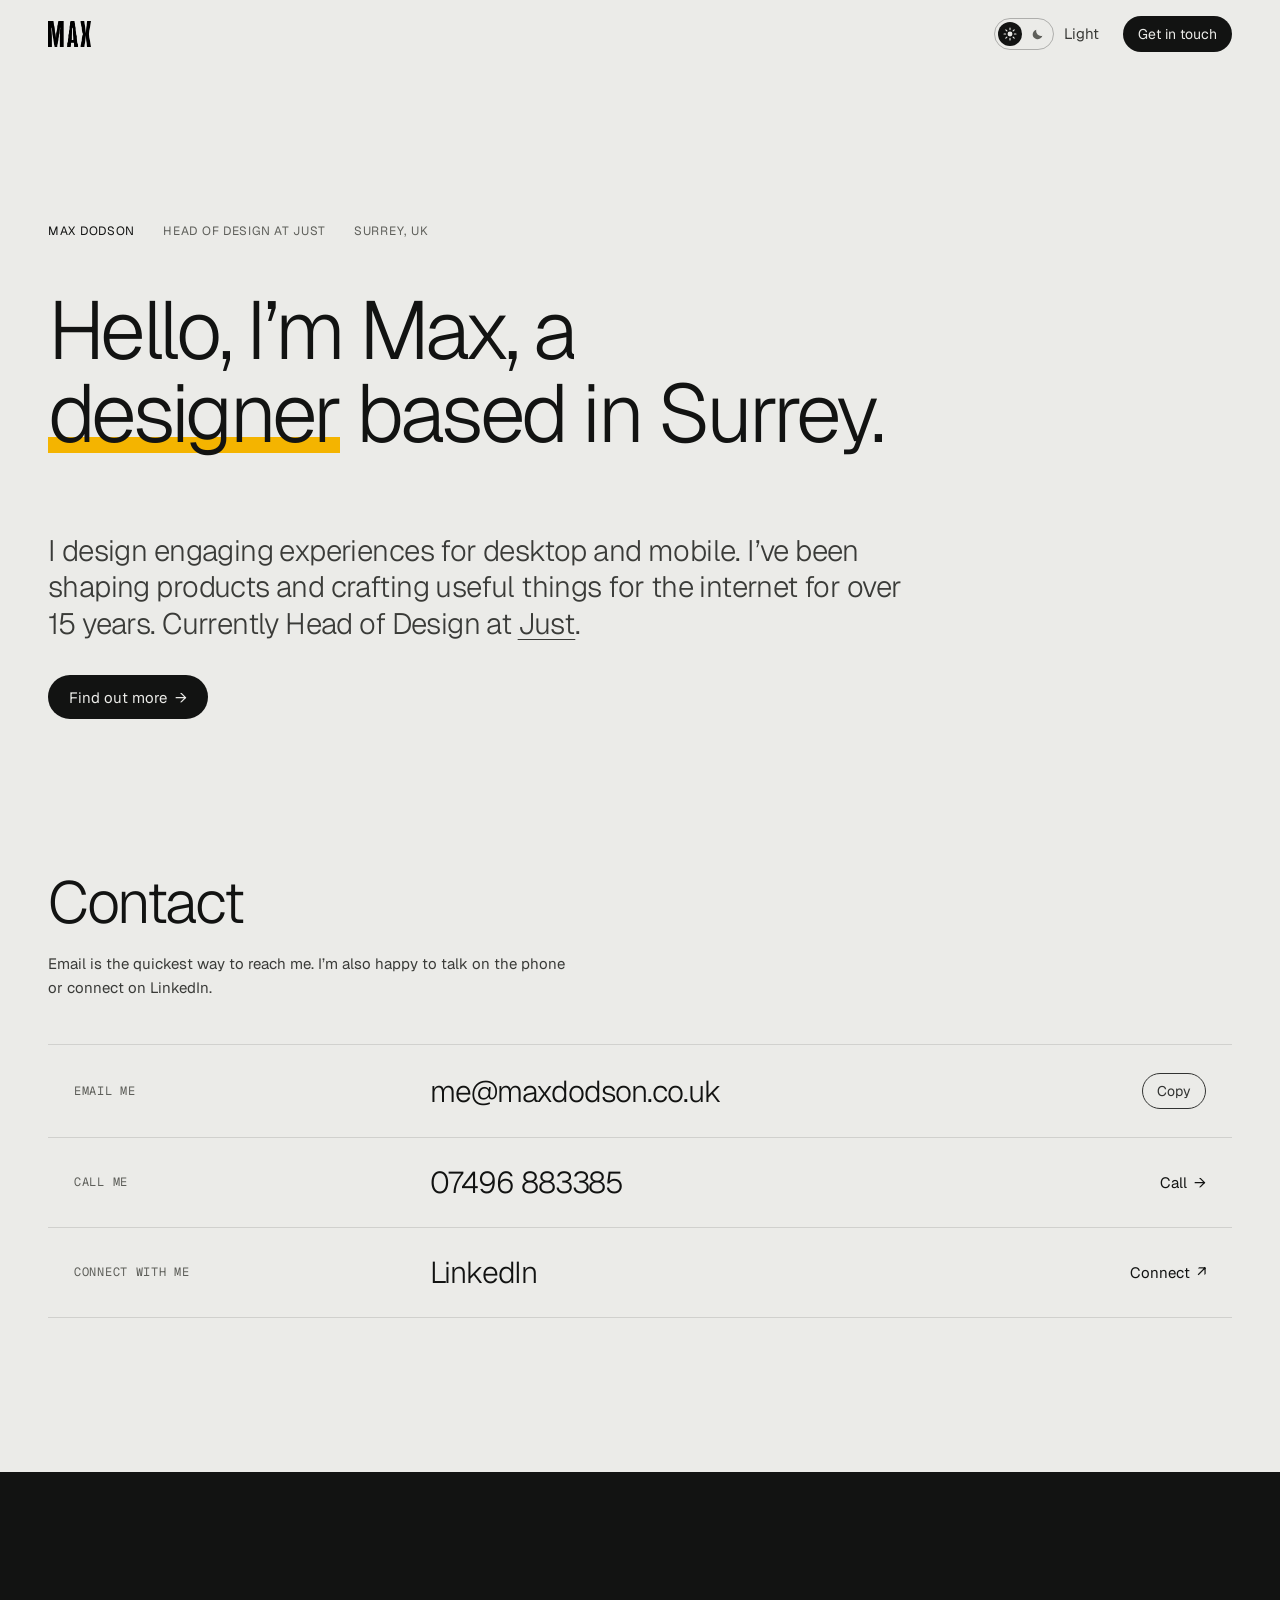
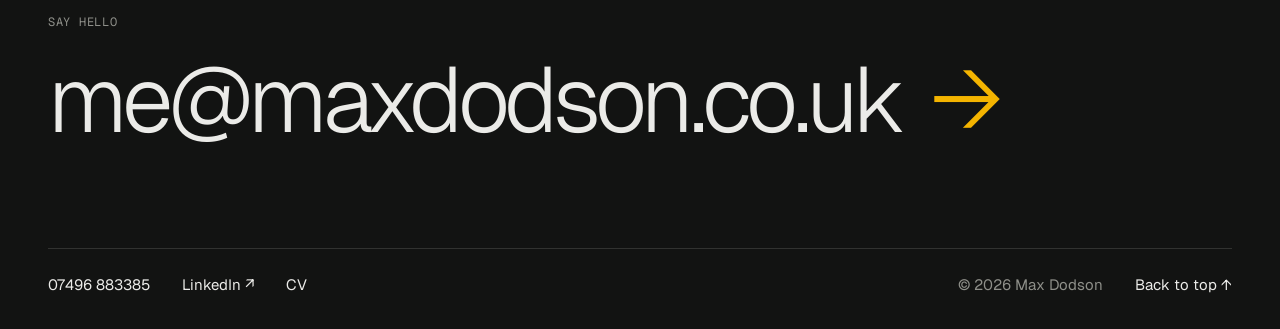
==== commit d04809ab: "Halve the title-to-content gap and drop the homepage nav Section heads now sit half as far above the" ====
--- a/index.html
+++ b/index.html
@@ -25,10 +25,6 @@
     <a class="brand" href="#top" aria-label="Max Dodson, back to top">
       <img src="assets/media/2021/11/max_black.png" alt="Max" width="43" height="26">
     </a>
-    <nav class="head-nav" aria-label="Sections">
-      <a href="cv/">CV</a>
-      <a href="#contact">Contact</a>
-    </nav>
     <button class="theme-switch" type="button" role="switch" aria-checked="false" aria-label="Dark mode" data-theme-toggle>
       <span class="ts-track" aria-hidden="true">
         <svg class="ts-sun" viewBox="0 0 20 20"><circle cx="10" cy="10" r="3.5" fill="currentColor"/><path d="M10 1.5v2.2M10 16.3v2.2M1.5 10h2.2M16.3 10h2.2M4 4l1.55 1.55M14.45 14.45L16 16M4 16l1.55-1.55M14.45 5.55L16 4" stroke="currentColor" stroke-width="1.6" stroke-linecap="round"/></svg>
--- a/assets/site.css
+++ b/assets/site.css
@@ -117,6 +117,8 @@
 
 .wrap { width: 100%; max-width: 1360px; margin-inline: auto; padding-inline: var(--gutter); }
 .section { padding-block: clamp(88px, 12vw, 168px); }
+/* Back-to-back sections share one gap instead of stacking two */
+.section + .section { padding-top: 0; }
 .mono, .label { font-family: var(--f-mono); }
 .label {
   font-size: var(--fs-label);
@@ -175,23 +177,8 @@
 .head-inner { display: flex; align-items: center; gap: 24px; height: 68px; }
 .brand { display: inline-flex; align-items: center; text-decoration: none; margin-right: auto; }
 .brand img { height: 26px; width: auto; filter: var(--logo-filter); }
-.head-nav { display: flex; gap: 4px; }
-.head-nav a {
-  position: relative;
-  padding: 10px 12px; font-size: var(--fs-small); text-decoration: none; color: var(--ink-2);
-}
-.head-nav a::after {
-  content: ""; position: absolute; left: 12px; right: 12px; bottom: 6px; height: 1px;
-  background: currentColor; transform: scaleX(0); transform-origin: right;
-  transition: transform .4s var(--ease-out);
-}
-.head-nav a:hover { color: var(--ink); }
-.head-nav a:hover::after, .head-nav a[aria-current="true"]::after { transform: scaleX(1); transform-origin: left; }
 .head-back { font-size: var(--fs-small); color: var(--ink-2); text-decoration: none; display: inline-flex; gap: .5em; align-items: center; white-space: nowrap; }
 .head-back:hover { color: var(--ink); }
-@media (max-width: 760px) {
-  .head-nav { display: none; }
-}
 @media (max-width: 480px) {
   .head-inner { gap: 14px; }
 }
@@ -243,18 +230,16 @@
 .odo-c { display: inline-block; line-height: 1.1; }
 
 /* ---------- Section head ---------- */
+/* Title with its intro directly underneath */
 .sec-head {
-  display: grid; grid-template-columns: minmax(0, 1fr) minmax(0, 2fr); gap: 24px 48px;
-  align-items: end;
-  margin-bottom: clamp(48px, 7vw, 96px);
+  display: grid; gap: 20px;
+  margin-bottom: clamp(24px, 3.5vw, 48px);
 }
 .sec-title { font-family: var(--f-display); font-size: var(--fs-h2); font-weight: 300; letter-spacing: -.035em; line-height: 1; }
 .sec-title sup { font-family: var(--f-mono); font-size: .8rem; letter-spacing: 0; color: var(--muted); vertical-align: top; margin-left: .35em; position: relative; top: .35em; }
-.sec-intro { color: var(--ink-2); max-width: 52ch; justify-self: end; font-size: var(--fs-small); }
-@media (max-width: 760px) {
-  .sec-head { grid-template-columns: 1fr; }
-  .sec-intro { justify-self: start; }
-}
+.sec-intro { color: var(--ink-2); max-width: 52ch; font-size: var(--fs-small); }
+/* When the copy that follows is itself the intro */
+.sec-head--tight { margin-bottom: clamp(24px, 3vw, 36px); }
 
 /* ==========================================================================
    CV page
@@ -301,13 +286,24 @@
   .fact:nth-child(n+3) { border-top: 1px solid var(--line); margin-top: 24px; }
 }
 
+/* ---------- Leadership ---------- */
+.lead-cols { display: grid; grid-template-columns: repeat(3, minmax(0, 1fr)); border-top: 1px solid var(--line); }
+.lead-col { padding: 24px 24px 0 0; }
+.lead-col + .lead-col { padding-left: 24px; border-left: 1px solid var(--line); }
+.lead-col h3 { font-size: var(--fs-body); font-weight: 500; margin-bottom: 10px; }
+.lead-col p { font-size: var(--fs-small); color: var(--ink-2); line-height: 1.5; max-width: 38ch; }
+@media (max-width: 760px) {
+  /* Stacked rows spaced and ruled like the AI tools list */
+  .lead-cols { grid-template-columns: 1fr; border-top: 0; border-bottom: 1px solid var(--line); }
+  .lead-col, .lead-col + .lead-col { padding: 28px 0; border-left: 0; border-top: 1px solid var(--line); }
+}
+
 /* ---------- Brief ---------- */
 .split { display: grid; grid-template-columns: minmax(0, 1fr) minmax(0, 2fr); gap: 24px 48px; }
 .brief-body { display: grid; gap: 28px; }
 .lead { font-family: var(--f-display); font-size: var(--fs-lead); font-weight: 300; letter-spacing: -.025em; line-height: 1.3; }
 /* Supporting paragraphs stack one under another */
 .brief-cols { display: grid; gap: 28px; color: var(--ink-2); margin-top: 20px; }
-.brief-cols p { max-width: 62ch; }
 @media (max-width: 760px) {
   .split { grid-template-columns: 1fr; }
 }
@@ -317,7 +313,8 @@
 .contact-list { border-top: 1px solid var(--line); }
 .contact-row {
   position: relative; isolation: isolate;
-  display: grid; grid-template-columns: minmax(0, 1fr) minmax(0, 2fr) auto; gap: 16px 48px; align-items: center;
+  /* Fixed action column so the values line up across rows */
+  display: grid; grid-template-columns: minmax(0, 1fr) minmax(0, 2fr) 7rem; gap: 16px 48px; align-items: center;
   /* 26px either side on larger screens, easing down to 12px on phones */
   padding: clamp(18px, 2.4vw, 28px) clamp(12px, 3vw, 26px);
   border-bottom: 1px solid var(--line);
@@ -334,11 +331,11 @@
 .contact-row:hover .label, .contact-row:focus-within .label { color: var(--faint); }
 .contact-row .label { transition: color .3s; }
 .contact-value {
-  font-family: var(--f-display); font-weight: 300; font-size: clamp(1.3rem, 3.4vw + .4rem, 3rem); letter-spacing: -.035em; line-height: 1.1;
+  font-family: var(--f-display); font-weight: 300; font-size: clamp(1.3rem, 1.6vw + .6rem, 2rem); letter-spacing: -.035em; line-height: 1.1;
   text-decoration: none; overflow-wrap: anywhere;
 }
 .contact-value::after { content: ""; position: absolute; inset: 0; z-index: 0; }
-.contact-actions { position: relative; z-index: 1; display: flex; gap: 8px; align-items: center; font-size: var(--fs-small); }
+.contact-actions { position: relative; z-index: 1; display: flex; gap: 8px; align-items: center; justify-content: flex-end; font-size: var(--fs-small); }
 .contact-go { display: inline-flex; gap: .5em; align-items: center; transition: transform .45s var(--ease-out); }
 .contact-row:hover .contact-go { transform: translateX(-6px); }
 .copy-btn {
@@ -351,14 +348,24 @@
   .contact-row .label { grid-column: 1 / -1; }
 }
 
-/* ---------- Ribbon (disciplines marquee) ---------- */
-.ribbon { border-block: 1px solid var(--line); overflow: hidden; padding-block: 18px; }
-.ribbon-track { display: flex; width: max-content; animation: marquee 48s linear infinite; }
-.ribbon:hover .ribbon-track { animation-play-state: paused; }
-.ribbon-set { display: flex; align-items: center; }
-.ribbon-set span { font-family: var(--f-display); font-weight: 300; font-size: clamp(1.25rem, 2.2vw, 1.75rem); letter-spacing: -.02em; white-space: nowrap; padding-inline: 22px; }
-.ribbon-set i { width: 7px; height: 7px; border-radius: 50%; background: var(--accent); flex: none; }
-@keyframes marquee { to { transform: translateX(-50%); } }
+/* ---------- Disciplines ---------- */
+/* Full lines are justified edge to edge; each item stays in one piece */
+.disc-list {
+  text-align: justify; text-align-last: left;
+  font-family: var(--f-display); font-weight: 300; font-size: clamp(1.625rem, 3.2vw, 2.75rem); letter-spacing: -.03em; line-height: 1.45;
+}
+.disc-list li { display: inline-block; white-space: nowrap; }
+/* Dots trail each item so a wrapped line never starts with one */
+.disc-list li:not(:last-child)::after { content: ""; display: inline-block; width: 7px; height: 7px; border-radius: 50%; background: var(--accent); margin: 0 .3em 0 .55em; vertical-align: .28em; }
+@media (max-width: 760px) {
+  .disc-list { text-align: left; }
+}
+/* Highlighter swipe, drawn as the list scrolls into view */
+.disc-hl {
+  background: linear-gradient(var(--accent), var(--accent)) no-repeat 0 86% / 100% .2em;
+  transition: background-size 1s var(--ease-out) .35s;
+}
+.disc-list.is-pending .disc-hl { background-size: 0 .2em; }
 
 /* ---------- Timeline ---------- */
 .tl { display: grid; grid-template-columns: 220px minmax(0, 1fr); gap: 0 32px; }
@@ -385,7 +392,9 @@
 .tl-item.is-passed .tl-node { border-color: var(--accent); }
 .tl-item.is-passed .tl-node::after { background: var(--accent); transform: scale(1.25); }
 
-.tl-item--feature { display: grid; grid-template-columns: minmax(0, 1.05fr) minmax(0, 1fr); gap: 32px clamp(32px, 4vw, 64px); align-items: start; }
+/* Entries with media show it full width underneath the text */
+.tl-item--feature { display: grid; gap: 32px; }
+.tl-item--feature > .media { aspect-ratio: 16 / 9; }
 .tl-text { display: grid; gap: 14px; align-content: start; }
 .tl-logo {
   width: 132px; height: 56px; border-radius: var(--radius-sm); background: var(--plate);
@@ -430,8 +439,6 @@
   aspect-ratio: 4 / 3.2; max-width: 100%;
 }
 .media > img, .media > video { width: 100%; height: 100%; object-fit: cover; transform: translateY(var(--py, 0)) scale(1.1); will-change: transform; }
-.media--wide { grid-column: 1 / -1; aspect-ratio: 2.6 / 1; }
-.media--wide > img { object-fit: cover; object-position: left center; transform: none; }
 .media-tag {
   position: absolute; left: 14px; bottom: 14px; z-index: 1;
   font-family: var(--f-mono); font-size: .6875rem; letter-spacing: .06em; text-transform: uppercase;
@@ -439,16 +446,12 @@
   -webkit-backdrop-filter: blur(8px); backdrop-filter: blur(8px);
 }
 a.media { display: block; }
-/* An image placed under an entry's buttons */
-.tl-media { max-width: 640px; margin-top: 12px; }
 a.media:hover > img { transform: translateY(var(--py, 0)) scale(1.14); }
 a.media > img { transition: transform 1.2s var(--ease-out); }
 
 @media (max-width: 1000px) {
   .tl { grid-template-columns: 1fr; }
   .tl-side { display: none; }
-  .tl-item--feature { grid-template-columns: 1fr; }
-  .media--wide { aspect-ratio: 16 / 9; }
 }
 @media (max-width: 560px) {
   .tl-track { padding-left: 40px; }
@@ -474,7 +477,6 @@
 }
 
 /* ---------- AI tools ---------- */
-.ai-tools { padding-top: 0; }
 .ai-list { display: grid; grid-template-columns: repeat(2, minmax(0, 1fr)); column-gap: clamp(40px, 6vw, 96px); border-bottom: 1px solid var(--line); }
 .ai-item {
   display: grid; grid-template-columns: 48px minmax(0, 1fr); gap: 20px; align-items: start;
@@ -678,6 +680,12 @@
 .round-btn { width: 44px; height: 44px; border-radius: 50%; border: 1px solid var(--line-strong); background: none; display: grid; place-items: center; transition: background-color .3s, color .3s, border-color .3s; }
 .round-btn:hover { background: var(--ink); color: var(--ground); border-color: var(--ink); }
 .round-btn:disabled { opacity: .35; pointer-events: none; }
+/* One wide image shown at a readable size, scrolled freely rather than snapped */
+.scroller--map .scroller-track { scroll-snap-type: none; }
+.map-img { flex: none; height: 984px; width: auto; max-width: none; border-radius: var(--radius); -webkit-user-drag: none; user-select: none; }
+@media (max-width: 760px) {
+  .map-img { height: 560px; }
+}
 
 /* Web / image mosaic */
 .mosaic { display: grid; grid-template-columns: repeat(6, minmax(0, 1fr)); gap: clamp(12px, 1.6vw, 20px); }
@@ -730,7 +738,8 @@
 /* ==========================================================================
    Homepage
    ========================================================================== */
-.home-hero { padding-bottom: calc(clamp(48px, 7vw, 96px) + 60px); }
+/* Same gap to the next section as everywhere else */
+.home-hero { padding-bottom: clamp(88px, 12vw, 168px); }
 .home-hero .hero-title { max-width: 12.5em; }
 /* Highlighter swipe under "designer", drawn once the words have risen */
 .hl {
@@ -749,7 +758,6 @@
 @media (prefers-reduced-motion: reduce) {
   html { scroll-behavior: auto; }
   *, *::before, *::after { animation-duration: .001ms !important; animation-delay: 0s !important; animation-iteration-count: 1 !important; transition-duration: .001ms !important; transition-delay: 0s !important; }
-  .ribbon-track { animation: none; }
   [data-reveal].is-pending { opacity: 1; transform: none; }
   .media > img, .media > video { transform: none; }
   .hl { background-size: 100% .2em; }
